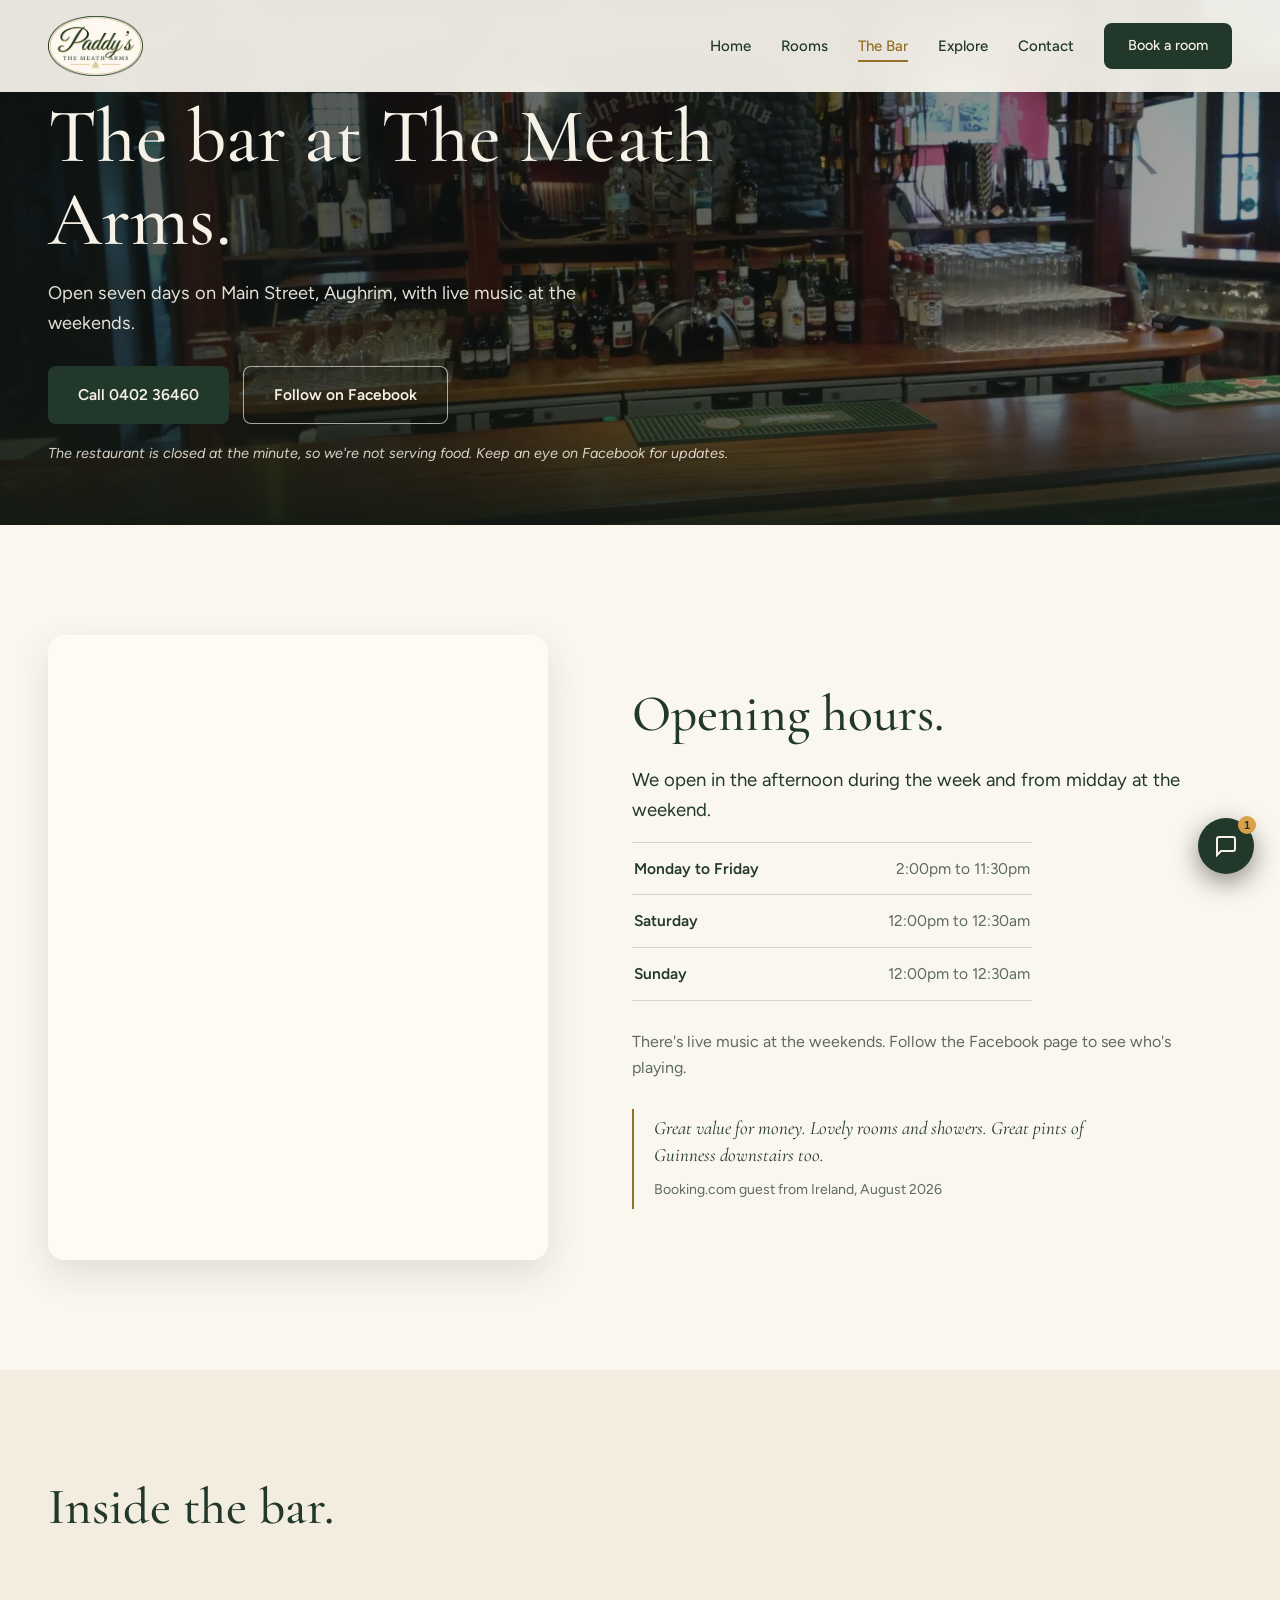
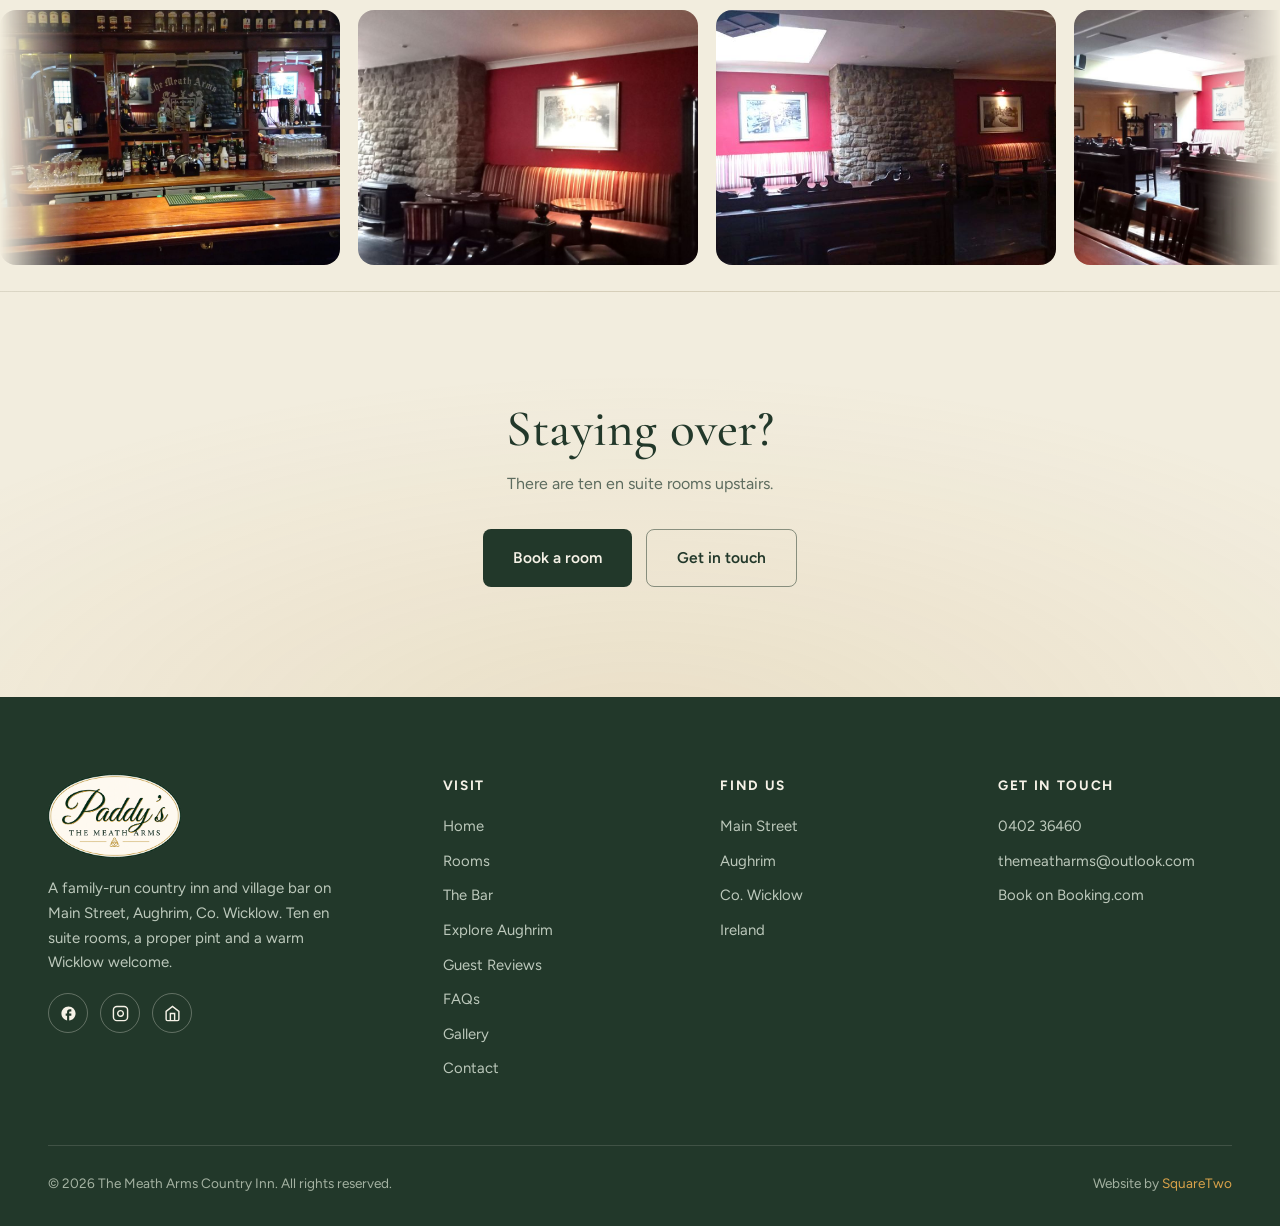
==== bar.html @ 6b99424c "Expand to 8 pages: explore, reviews, faqs, gallery; light palette; full-bleed hero" ====
<!DOCTYPE html>
<html lang="en">
<head>
  <meta charset="UTF-8">
  <meta name="viewport" content="width=device-width, initial-scale=1.0">
  <title>The Bar | The Meath Arms, Aughrim, Co. Wicklow</title>
  <meta name="description" content="The bar at The Meath Arms, Aughrim. A proper Wicklow village pub with live music at weekends. Open from 2pm weekdays and 12pm at weekends.">
  <meta name="robots" content="index, follow">
  <link rel="canonical" href="https://meath-arms.com/bar">

  <meta property="og:title" content="The Bar | The Meath Arms, Aughrim">
  <meta property="og:description" content="A proper Wicklow village pub with live music at weekends.">
  <meta property="og:url" content="https://meath-arms.com/bar">
  <meta property="og:type" content="website">
  <meta property="og:image" content="https://meath-arms.com/images/carousel-01.jpg">

  <link rel="preconnect" href="https://fonts.googleapis.com">
  <link rel="preconnect" href="https://fonts.gstatic.com" crossorigin>
  <link href="https://fonts.googleapis.com/css2?family=Cormorant+Garamond:ital,wght@0,500;0,600;1,500&family=Figtree:wght@400;500;600&display=swap" rel="stylesheet">
  <link rel="icon" type="image/svg+xml" href="/favicon.svg">
  <link rel="stylesheet" href="/styles.css">
</head>
<body>

  <!-- ===== NAV ===== -->
  <nav class="nav scrolled" id="nav">
    <div class="nav-inner">
      <a href="/" class="logo" aria-label="The Meath Arms, home">
        <img src="/images/logo-nav.png" alt="Paddy's, The Meath Arms" class="logo-img">
      </a>
      <ul class="nav-links" id="navLinks">
        <li><a href="/">Home</a></li>
        <li><a href="/rooms.html">Rooms</a></li>
        <li><a href="/bar.html" class="active">The Bar</a></li>
        <li><a href="/explore.html">Explore</a></li>
        <li><a href="/contact.html">Contact</a></li>
        <li><a href="https://www.booking.com/hotel/ie/meath-arms-country-inn.html" target="_blank" rel="noopener" class="btn btn-primary">Book a room</a></li>
      </ul>
      <button class="hamburger" id="hamburger" aria-label="Menu">
        <span></span><span></span><span></span>
      </button>
    </div>
  </nav>

  <!-- ===== PAGE HERO ===== -->
  <header class="page-hero">
    <div class="hero-media">
      <img src="/images/carousel-01.jpg" srcset="/images/carousel-01-sm.jpg 800w, /images/carousel-01.jpg 1600w" sizes="100vw" alt="The bar counter at The Meath Arms" loading="eager" fetchpriority="high">
    </div>
    <div class="hero-scrim"></div>
    <div class="container hero-inner">
      <div class="hero-content" data-reveal>
        <h1>The bar at The Meath Arms.</h1>
        <p class="lead">Open seven days on Main Street, Aughrim, with live music at the weekends.</p>
        <div class="hero-ctas">
          <a href="tel:+35340236460" class="btn btn-primary">Call 0402 36460</a>
          <a href="https://www.facebook.com/TheMeathArms/" target="_blank" rel="noopener" class="btn btn-ghost">Follow on Facebook</a>
        </div>
        <p class="page-note">The restaurant is closed at the minute, so we're not serving food. Keep an eye on Facebook for updates.</p>
      </div>
    </div>
  </header>

  <!-- ===== HOURS + MUSIC ===== -->
  <section>
    <div class="container">
      <div class="split">
        <div class="split-media" data-reveal>
          <figure class="frame tall fade-set">
            <img src="/images/carousel-02.jpg" srcset="/images/carousel-02-sm.jpg 800w, /images/carousel-02.jpg 1600w" sizes="(max-width: 900px) 100vw, 50vw" alt="The lounge and stone wall at The Meath Arms" loading="lazy">
            <img src="/images/carousel-03.jpg" srcset="/images/carousel-03-sm.jpg 800w, /images/carousel-03.jpg 1600w" sizes="(max-width: 900px) 100vw, 50vw" alt="The snugs and stone chimney in the lounge" loading="lazy">
            <img src="/images/carousel-04.jpg" srcset="/images/carousel-04-sm.jpg 800w, /images/carousel-04.jpg 1600w" sizes="(max-width: 900px) 100vw, 50vw" alt="Looking across the room from the bar" loading="lazy">
          </figure>
        </div>
        <div class="split-body" data-reveal>
          <h2>Opening hours.</h2>
          <p class="opener">We open in the afternoon during the week and from midday at the weekend.</p>
          <div class="hours" style="max-width: 400px; margin-bottom: 28px;">
            <div class="hours-row"><span>Monday to Friday</span><span>2:00pm to 11:30pm</span></div>
            <div class="hours-row"><span>Saturday</span><span>12:00pm to 12:30am</span></div>
            <div class="hours-row"><span>Sunday</span><span>12:00pm to 12:30am</span></div>
          </div>
          <p>There's live music at the weekends. Follow the Facebook page to see who's playing.</p>
          <blockquote class="mini-quote">
            <p>Great value for money. Lovely rooms and showers. Great pints of Guinness downstairs too.</p>
            <cite>Booking.com guest from Ireland, August 2026</cite>
          </blockquote>
        </div>
      </div>
    </div>
  </section>

  <!-- ===== GALLERY ===== -->
  <section class="gallery-section location">
    <div class="container">
      <div class="section-head" data-reveal>
        <h2>Inside the bar.</h2>
      </div>
    </div>
    <div class="carousel">
      <div class="carousel-track">
        <figure class="carousel-item"><img src="/images/carousel-01.jpg" srcset="/images/carousel-01-sm.jpg 800w, /images/carousel-01.jpg 1600w" sizes="100vw" alt="The bar counter at The Meath Arms" loading="lazy"></figure>
        <figure class="carousel-item"><img src="/images/carousel-02.jpg" srcset="/images/carousel-02-sm.jpg 800w, /images/carousel-02.jpg 1600w" sizes="(max-width: 900px) 100vw, 50vw" alt="The lounge and stone wall" loading="lazy"></figure>
        <figure class="carousel-item"><img src="/images/carousel-03.jpg" srcset="/images/carousel-03-sm.jpg 800w, /images/carousel-03.jpg 1600w" sizes="(max-width: 900px) 100vw, 50vw" alt="The snugs and stone chimney" loading="lazy"></figure>
        <figure class="carousel-item"><img src="/images/carousel-04.jpg" srcset="/images/carousel-04-sm.jpg 800w, /images/carousel-04.jpg 1600w" sizes="(max-width: 900px) 100vw, 50vw" alt="Looking across the room from the bar" loading="lazy"></figure>
        <figure class="carousel-item"><img src="/images/exterior.jpg" alt="The Meath Arms on Main Street, Aughrim" loading="lazy"></figure>
        <figure class="carousel-item"><img src="/images/garden.jpg" alt="The garden at The Meath Arms" loading="lazy"></figure>
        <!-- duplicate set for seamless loop -->
        <figure class="carousel-item" aria-hidden="true"><img src="/images/carousel-01.jpg" srcset="/images/carousel-01-sm.jpg 800w, /images/carousel-01.jpg 1600w" sizes="100vw" alt="" loading="lazy"></figure>
        <figure class="carousel-item" aria-hidden="true"><img src="/images/carousel-02.jpg" srcset="/images/carousel-02-sm.jpg 800w, /images/carousel-02.jpg 1600w" sizes="(max-width: 900px) 100vw, 50vw" alt="" loading="lazy"></figure>
        <figure class="carousel-item" aria-hidden="true"><img src="/images/carousel-03.jpg" srcset="/images/carousel-03-sm.jpg 800w, /images/carousel-03.jpg 1600w" sizes="(max-width: 900px) 100vw, 50vw" alt="" loading="lazy"></figure>
        <figure class="carousel-item" aria-hidden="true"><img src="/images/carousel-04.jpg" srcset="/images/carousel-04-sm.jpg 800w, /images/carousel-04.jpg 1600w" sizes="(max-width: 900px) 100vw, 50vw" alt="" loading="lazy"></figure>
        <figure class="carousel-item" aria-hidden="true"><img src="/images/exterior.jpg" alt="" loading="lazy"></figure>
        <figure class="carousel-item" aria-hidden="true"><img src="/images/garden.jpg" alt="" loading="lazy"></figure>
      </div>
    </div>
  </section>

  <!-- ===== CTA ===== -->
  <section class="cta-banner">
    <div class="container" data-reveal>
      <h2>Staying over?</h2>
      <p>There are ten en suite rooms upstairs.</p>
      <div class="hero-ctas">
        <a href="https://www.booking.com/hotel/ie/meath-arms-country-inn.html" target="_blank" rel="noopener" class="btn btn-primary">Book a room</a>
        <a href="/contact.html" class="btn btn-ghost">Get in touch</a>
      </div>
    </div>
  </section>

  <div id="footer-placeholder"></div>
  <div id="widgets-placeholder"></div>

  <script src="/script.js"></script>
</body>
</html>
---- styles.css ----
/* ============================================================
   THE MEATH ARMS - dark forest editorial
   Type: Cormorant Garamond (display) / Figtree (body)
   Shape rule: buttons/pills 8px, cards 16px, inputs 10px
   Theme: single committed dark theme, page-wide
   ============================================================ */

:root {
  --bg: #faf7ef;
  --bg-2: #f2edde;
  --panel: #fdfbf4;
  --line: rgba(30, 53, 39, 0.18);
  --line-soft: rgba(30, 53, 39, 0.1);
  --text: #22382a;
  --muted: #5d6c5f;
  --accent: #96702a;
  --accent-deep: #7d5c20;
  --accent-soft: rgba(150, 112, 42, 0.15);
  --scrim: rgba(15, 21, 16, 0.45);
  --shadow: 0 14px 36px rgba(30, 45, 35, 0.12);
  --r-card: 16px;
  --r-input: 10px;
  --maxw: 1240px;
}

* { box-sizing: border-box; margin: 0; padding: 0; }
html { scroll-behavior: smooth; }
body {
  font-family: 'Figtree', -apple-system, system-ui, sans-serif;
  background: var(--bg);
  color: var(--text);
  line-height: 1.65;
  -webkit-font-smoothing: antialiased;
  overflow-x: hidden;
}

h1, h2, h3 {
  font-family: 'Cormorant Garamond', Georgia, serif;
  font-weight: 500;
  line-height: 1.08;
  letter-spacing: 0.002em;
  color: var(--text);
}
h1 { font-size: clamp(2.7rem, 6vw, 4.9rem); }
h2 { font-size: clamp(2.1rem, 4vw, 3.3rem); }
h3 { font-size: 1.55rem; }
.italic { font-style: italic; color: var(--accent); }

a { color: var(--accent); text-decoration: none; }
a:hover { color: var(--text); }
img { max-width: 100%; display: block; }

.container { max-width: var(--maxw); margin: 0 auto; padding: 0 28px; }

p.lead { font-size: 1.14rem; color: var(--muted); }

.eyebrow {
  display: inline-block;
  font-size: 0.76rem;
  letter-spacing: 0.2em;
  text-transform: uppercase;
  color: var(--accent);
  font-weight: 600;
  margin-bottom: 16px;
}

/* ---------- Buttons. Pill everywhere. ---------- */
.btn {
  display: inline-flex;
  align-items: center;
  justify-content: center;
  gap: 10px;
  padding: 15px 30px;
  border-radius: 8px;
  font-weight: 600;
  font-size: 0.97rem;
  font-family: inherit;
  border: none;
  cursor: pointer;
  white-space: nowrap;
  transition: transform 0.22s ease, background 0.22s ease, color 0.22s ease, border-color 0.22s ease;
}
.btn:active { transform: translateY(1px) scale(0.99); }
.btn-primary { background: #22382a; color: #f6f2e7; }
.btn-primary:hover { background: #2f4c39; color: #f6f2e7; }
.btn-ghost {
  background: transparent;
  color: #22382a;
  border: 1.5px solid rgba(34, 56, 42, 0.5);
}
.btn-ghost:hover { background: #22382a; color: #f6f2e7; border-color: #22382a; }

/* ---------- Nav ---------- */
.nav {
  position: fixed;
  top: 0; left: 0; right: 0;
  z-index: 100;
  padding: 16px 0;
  background: rgba(250, 247, 239, 0.92);
  backdrop-filter: blur(12px);
  -webkit-backdrop-filter: blur(12px);
  transition: background 0.3s ease, padding 0.3s ease, box-shadow 0.3s ease;
}
.nav.scrolled {
  background: rgba(250, 247, 239, 0.95);
  backdrop-filter: blur(12px);
  -webkit-backdrop-filter: blur(12px);
  box-shadow: 0 1px 0 var(--line-soft);
  padding: 11px 0;
}
.nav-inner {
  display: flex;
  align-items: center;
  justify-content: space-between;
  max-width: var(--maxw);
  margin: 0 auto;
  padding: 0 28px;
}
.logo {
  display: flex;
  flex-direction: column;
  gap: 1px;
  line-height: 1.02;
  font-family: 'Cormorant Garamond', serif;
  font-size: 1.5rem;
  font-weight: 600;
  color: var(--text);
}
.logo:hover { color: var(--text); }
.logo .sub {
  font-family: 'Figtree', sans-serif;
  font-size: 0.58rem;
  letter-spacing: 0.32em;
  text-transform: uppercase;
  color: var(--accent);
  font-weight: 600;
}
.nav-links {
  display: flex;
  gap: 30px;
  align-items: center;
  list-style: none;
}
.nav-links a {
  color: var(--text);
  font-weight: 500;
  font-size: 0.94rem;
  position: relative;
}
.nav-links a:hover { color: var(--accent); }
.nav-links a.active { color: var(--accent); }
.nav-links a.active::after {
  content: '';
  position: absolute;
  bottom: -7px; left: 0; right: 0;
  height: 1.5px;
  background: var(--accent);
}
.nav-links a.btn { padding: 11px 24px; font-size: 0.9rem; }
.nav-links a.btn.active::after { display: none; }

.hamburger {
  display: none;
  background: none;
  border: none;
  cursor: pointer;
  width: 44px; height: 44px;
  padding: 10px;
  z-index: 101;
}
.hamburger span {
  display: block;
  width: 24px; height: 2px;
  background: var(--text);
  margin: 5px auto;
  transition: 0.3s;
}
.hamburger.active span:nth-child(1) { transform: rotate(45deg) translate(6px, 6px); }
.hamburger.active span:nth-child(2) { opacity: 0; }
.hamburger.active span:nth-child(3) { transform: rotate(-45deg) translate(7px, -7px); }

/* ---------- Hero (full-bleed, left-aligned) ---------- */
.hero {
  position: relative;
  display: flex;
  align-items: flex-end;
  min-height: 94dvh;
  padding: 96px 0 84px;
  overflow: hidden;
}
.hero-media { position: absolute; inset: 0; }
.hero-media img {
  width: 100%; height: 100%;
  object-fit: cover;
  object-position: center 55%;
}
.hero-scrim {
  position: absolute;
  inset: 0;
  background:
    linear-gradient(90deg, rgba(15, 21, 16, 0.72) 0%, rgba(10, 15, 12, 0.45) 48%, rgba(10, 15, 12, 0.12) 100%),
    linear-gradient(0deg, rgba(24, 34, 25, 0.92) 0%, rgba(24, 34, 25, 0.25) 34%, rgba(10, 15, 12, 0.3) 100%);
}
.hero-inner { position: relative; z-index: 2; width: 100%; }
.hero-content { max-width: 660px; }
.hero h1 { margin-bottom: 22px; }
.hero p.lead { color: rgba(236, 231, 218, 0.88); max-width: 480px; margin-bottom: 34px; }
.hero-ctas { display: flex; gap: 14px; flex-wrap: wrap; }

/* Sub-page hero: image band, shorter */
.page-hero {
  position: relative;
  display: flex;
  align-items: flex-end;
  min-height: 56dvh;
  padding: 96px 0 60px;
  overflow: hidden;
}
.page-hero .hero-content { max-width: 720px; }
.page-hero h1 { margin-bottom: 16px; }
.page-hero p.lead { max-width: 560px; color: rgba(236, 231, 218, 0.88); }
.page-hero .hero-ctas { margin-top: 28px; }
.page-note {
  margin-top: 18px;
  font-size: 0.9rem;
  color: rgba(236, 231, 218, 0.75);
  font-style: italic;
}

/* ---------- Sections ---------- */
section { padding: 110px 0; }
.section-head { max-width: 640px; margin-bottom: 64px; }
.section-head p { color: var(--muted); margin-top: 16px; font-size: 1.05rem; }
.section-head.center { margin-left: auto; margin-right: auto; text-align: center; }

/* ---------- Editorial split (story) ---------- */
.split {
  display: grid;
  grid-template-columns: 5fr 6fr;
  gap: 84px;
  align-items: center;
}
.split.flip { grid-template-columns: 6fr 5fr; }
.split-media { position: relative; }
.split-media .frame {
  margin: 0;
  border-radius: var(--r-card);
  overflow: hidden;
  box-shadow: var(--shadow);
}
.split-media .frame img { width: 100%; height: 100%; object-fit: cover; }
.frame.tall { aspect-ratio: 4 / 5; }
.frame.wide { aspect-ratio: 4 / 3; }
.split-media .inset {
  position: absolute;
  right: -28px; bottom: -36px;
  width: 46%;
  margin: 0;
  border-radius: var(--r-card);
  overflow: hidden;
  aspect-ratio: 1;
  border: 5px solid var(--bg);
  box-shadow: var(--shadow);
}
.split-media .inset img { width: 100%; height: 100%; object-fit: cover; }
.split-body h2 { margin-bottom: 22px; max-width: 16ch; }
.split-body p { color: var(--muted); margin-bottom: 16px; max-width: 54ch; }
.split-body p.opener { color: var(--text); font-size: 1.16rem; }
.split-body .btn { margin-top: 16px; }

.figures {
  display: flex;
  gap: 52px;
  margin: 34px 0 8px;
  padding-top: 26px;
  border-top: 1px solid var(--line-soft);
}
.figure .num {
  font-family: 'Cormorant Garamond', serif;
  font-size: 2.9rem;
  line-height: 1;
  color: var(--accent);
}
.figure .label { font-size: 0.88rem; color: var(--muted); margin-top: 6px; }

/* Cross-fade slideshow inside a frame */
.fade-set { position: relative; background: var(--panel); }
.fade-set img { position: absolute; inset: 0; opacity: 0; animation: fadeSet 18s infinite; }
.fade-set img:nth-child(2) { animation-delay: 6s; }
.fade-set img:nth-child(3) { animation-delay: 12s; }
@keyframes fadeSet {
  0% { opacity: 0; } 3% { opacity: 1; } 30% { opacity: 1; } 36% { opacity: 0; } 100% { opacity: 0; }
}

/* ---------- Rooms teaser (asymmetric feature) ---------- */
.feature {
  display: grid;
  grid-template-columns: 7fr 5fr;
  gap: 0;
  border-radius: var(--r-card);
  overflow: hidden;
  background: var(--panel);
  box-shadow: var(--shadow);
}
.feature-media { min-height: 480px; position: relative; }
.feature-media img {
  position: absolute; inset: 0;
  width: 100%; height: 100%;
  object-fit: cover;
}
.feature-body { padding: 56px 52px; display: flex; flex-direction: column; justify-content: center; }
.feature-body h2 { margin-bottom: 16px; }
.feature-body > p { color: var(--muted); margin-bottom: 26px; }
.tick-list { list-style: none; margin-bottom: 32px; }
.tick-list li {
  padding: 11px 0 11px 30px;
  position: relative;
  color: var(--text);
  font-size: 0.98rem;
  border-bottom: 1px solid var(--line-soft);
}
.tick-list li:last-child { border-bottom: none; }
.tick-list li::before {
  content: '';
  position: absolute;
  left: 2px; top: 19px;
  width: 12px; height: 7px;
  border-left: 2px solid var(--accent);
  border-bottom: 2px solid var(--accent);
  transform: rotate(-45deg);
}
.feature-body .hero-ctas { gap: 12px; }

/* ---------- Photo band (bar section on home) ---------- */
.band {
  position: relative;
  padding: 150px 0;
  overflow: hidden;
}
.band-media { position: absolute; inset: 0; }
.band-media img { width: 100%; height: 100%; object-fit: cover; object-position: center 40%; }
.band-scrim {
  position: absolute; inset: 0;
  background: linear-gradient(90deg, rgba(15, 21, 16, 0.82) 0%, rgba(10, 15, 12, 0.72) 46%, rgba(10, 15, 12, 0.3) 100%);
}
.band .container { position: relative; z-index: 2; }
.band-panel { max-width: 520px; }
.band-panel h2 { margin-bottom: 16px; }
.band-panel > p { color: rgba(236, 231, 218, 0.85); margin-bottom: 28px; }
.hours {
  border-top: 1px solid var(--line);
  margin-bottom: 30px;
}
.hours-row {
  display: flex;
  justify-content: space-between;
  gap: 20px;
  padding: 13px 2px;
  border-bottom: 1px solid var(--line);
  font-size: 0.97rem;
}
.hours-row span:first-child { color: var(--text); font-weight: 600; }
.hours-row span:last-child { color: var(--muted); }

/* ---------- Location strip ---------- */
.location {
  background: var(--bg-2);
}
.location .split-body h2 { max-width: 20ch; }

/* ---------- Guest words ---------- */
.guest-words { text-align: center; }
.big-quote {
  max-width: 780px;
  margin: 0 auto 40px;
  font-family: 'Cormorant Garamond', serif;
  font-size: clamp(1.6rem, 3vw, 2.3rem);
  font-style: italic;
  line-height: 1.35;
  color: var(--text);
}
.big-quote.quoted::before { content: '\201C'; color: var(--accent); }
.big-quote.quoted::after { content: '\201D'; color: var(--accent); }
.quote-attr { color: var(--muted); font-size: 0.92rem; margin-bottom: 44px; }
.mention-row {
  display: flex;
  justify-content: center;
  gap: 14px;
  flex-wrap: wrap;
}
.mention {
  padding: 11px 22px;
  border: 1px solid var(--line);
  border-radius: 999px;
  color: var(--muted);
  font-size: 0.92rem;
}
.mention strong { color: var(--text); font-weight: 600; }

/* ---------- CTA banner ---------- */
.cta-banner {
  background:
    radial-gradient(ellipse 70% 90% at 50% 110%, rgba(185, 138, 60, 0.14), transparent),
    var(--bg-2);
  border-top: 1px solid var(--line-soft);
  text-align: center;
}
.cta-banner h2 { margin-bottom: 14px; }
.cta-banner p { color: var(--muted); max-width: 480px; margin: 0 auto 32px; }
.cta-banner .hero-ctas { justify-content: center; }

/* ---------- Rooms page grid ---------- */
.room-grid {
  display: grid;
  grid-template-columns: repeat(6, 1fr);
  gap: 22px;
}
.room {
  position: relative;
  border-radius: var(--r-card);
  overflow: hidden;
  background: var(--panel);
  display: flex;
  flex-direction: column;
}
.room-img { position: relative; overflow: hidden; }
.room-img img {
  width: 100%; height: 100%;
  object-fit: cover;
  transition: transform 0.6s ease;
}
.room:hover .room-img img { transform: scale(1.04); }
.room-body { padding: 24px 26px 28px; }
.room-body h3 { margin-bottom: 8px; font-size: 1.45rem; }
.room-body p { color: var(--muted); font-size: 0.95rem; }
.room-meta {
  display: flex;
  flex-wrap: wrap;
  gap: 8px;
  margin: 10px 0 12px;
}
.room-meta span {
  font-size: 0.76rem;
  font-weight: 600;
  color: var(--muted);
  border: 1px solid var(--line);
  border-radius: 999px;
  padding: 4px 12px;
}
.room.wide { grid-column: span 4; }
.room.slim { grid-column: span 2; }
.room.wide .room-img { aspect-ratio: 16 / 9; }
.room.slim .room-img { aspect-ratio: 4 / 4.4; }
.room.row {
  grid-column: span 6;
  flex-direction: row;
  align-items: stretch;
}
.room.row .room-img { width: 38%; min-height: 240px; aspect-ratio: auto; }
.room.row .room-img img { position: absolute; inset: 0; }
.room.row .room-body { flex: 1; display: flex; flex-direction: column; justify-content: center; padding: 36px 44px; }

/* ---------- Practical details (grouped, no cards) ---------- */
.practical {
  display: grid;
  grid-template-columns: 1fr 1fr;
  gap: 60px 90px;
  max-width: 980px;
}
.practical-group h3 { margin-bottom: 16px; font-size: 1.4rem; }
.practical-group p { color: var(--muted); font-size: 0.98rem; margin-bottom: 10px; }
.practical-group p strong { color: var(--text); font-weight: 600; }

/* ---------- Gallery marquee ---------- */
.gallery-section { padding-bottom: 0; }
.carousel {
  width: 100%;
  overflow: hidden;
  padding: 10px 0 26px;
  -webkit-mask-image: linear-gradient(90deg, transparent 0, #000 6%, #000 94%, transparent 100%);
  mask-image: linear-gradient(90deg, transparent 0, #000 6%, #000 94%, transparent 100%);
}
.carousel-track {
  display: flex;
  width: max-content;
  animation: carouselScroll 66s linear infinite;
}
.carousel:hover .carousel-track { animation-play-state: paused; }
.carousel-item {
  flex: 0 0 auto;
  width: 340px;
  margin-right: 18px;
  aspect-ratio: 4 / 3;
  border-radius: var(--r-card);
  overflow: hidden;
}
.carousel-item img { width: 100%; height: 100%; object-fit: cover; }
@keyframes carouselScroll {
  from { transform: translateX(0); }
  to { transform: translateX(-50%); }
}

/* ---------- Contact ---------- */
.contact-grid {
  display: grid;
  grid-template-columns: 5fr 6fr;
  gap: 80px;
}
.contact-info h3 { margin-bottom: 6px; }
.contact-info > p { color: var(--muted); margin-bottom: 30px; }
.contact-line {
  display: flex;
  justify-content: space-between;
  align-items: baseline;
  gap: 20px;
  padding: 15px 2px;
  border-bottom: 1px solid var(--line-soft);
}
.contact-line .k { color: var(--muted); font-size: 0.86rem; text-transform: uppercase; letter-spacing: 0.08em; font-weight: 600; }
.contact-line .v { font-size: 1.02rem; color: var(--text); text-align: right; }
.contact-line .v a { color: var(--text); }
.contact-line .v a:hover { color: var(--accent); }

.form {
  background: var(--panel);
  border: 1px solid var(--line-soft);
  border-radius: var(--r-card);
  padding: 40px;
}
.form-row { display: grid; grid-template-columns: 1fr 1fr; gap: 16px; }
.form-field { margin-bottom: 16px; }
.form label {
  display: block;
  font-size: 0.85rem;
  font-weight: 600;
  color: var(--text);
  margin-bottom: 7px;
}
.form input, .form textarea, .form select {
  width: 100%;
  padding: 13px 15px;
  border: 1px solid var(--line);
  border-radius: var(--r-input);
  font-family: inherit;
  font-size: 0.96rem;
  color: var(--text);
  background: var(--bg);
  transition: border-color 0.2s ease;
}
.form input::placeholder, .form textarea::placeholder { color: rgba(169, 178, 164, 0.65); }
.form input:focus, .form textarea:focus, .form select:focus {
  outline: 2px solid transparent;
  border-color: var(--accent);
  box-shadow: 0 0 0 3px var(--accent-soft);
}
.form textarea { resize: vertical; min-height: 130px; }
.form .btn { width: 100%; margin-top: 6px; }

.map-wrap {
  border-radius: var(--r-card);
  overflow: hidden;
  border: 1px solid var(--line-soft);
  filter: saturate(0.85);
}

/* ---------- Footer ---------- */
footer {
  background: #141d16;
  border-top: 1px solid var(--line-soft);
  color: var(--muted);
  padding: 76px 0 32px;
}
.footer-grid {
  display: grid;
  grid-template-columns: 1.5fr 1fr 1fr 1fr;
  gap: 44px;
  margin-bottom: 54px;
}
footer h4 {
  font-family: 'Figtree', sans-serif;
  color: var(--text);
  font-size: 0.85rem;
  text-transform: uppercase;
  letter-spacing: 0.12em;
  margin-bottom: 18px;
}
footer .logo { margin-bottom: 16px; }
footer .tagline { max-width: 300px; font-size: 0.94rem; }
footer ul { list-style: none; }
footer ul li { margin-bottom: 10px; font-size: 0.93rem; }
footer ul li a { color: var(--muted); }
footer ul li a:hover { color: var(--accent); }
.socials { display: flex; gap: 12px; margin-top: 18px; }
.socials a {
  width: 40px; height: 40px;
  border: 1px solid var(--line);
  border-radius: 999px;
  display: grid;
  place-items: center;
  color: var(--text);
  transition: border-color 0.25s ease, color 0.25s ease;
}
.socials a:hover { border-color: var(--accent); color: var(--accent); }
.socials a svg { width: 17px; height: 17px; }
.footer-bottom {
  border-top: 1px solid var(--line-soft);
  padding-top: 26px;
  display: flex;
  justify-content: space-between;
  flex-wrap: wrap;
  gap: 14px;
  font-size: 0.85rem;
}

/* ---------- Chat widget ---------- */
.chat-button {
  position: fixed;
  bottom: 26px; right: 26px;
  width: 56px; height: 56px;
  background: var(--accent);
  color: #171208;
  border: none;
  border-radius: 999px;
  cursor: pointer;
  box-shadow: 0 8px 26px rgba(0, 0, 0, 0.45);
  z-index: 90;
  display: grid;
  place-items: center;
  transition: transform 0.25s ease;
}
.chat-button:hover { transform: scale(1.07); }
.chat-button svg { width: 24px; height: 24px; }
.chat-badge {
  position: absolute;
  top: -2px; right: -2px;
  width: 18px; height: 18px;
  background: var(--text);
  color: #171208;
  border-radius: 999px;
  font-size: 0.7rem;
  display: grid;
  place-items: center;
  font-weight: 700;
}
.chat-window {
  position: fixed;
  bottom: 96px; right: 26px;
  width: 360px;
  max-width: calc(100vw - 40px);
  max-height: 540px;
  background: var(--panel);
  border: 1px solid var(--line-soft);
  border-radius: var(--r-card);
  box-shadow: 0 24px 60px rgba(0, 0, 0, 0.55);
  display: none;
  flex-direction: column;
  overflow: hidden;
  z-index: 95;
}
.chat-window.active { display: flex; }
.chat-header {
  background: #141d16;
  padding: 16px 18px;
  display: flex;
  justify-content: space-between;
  align-items: center;
}
.chat-header-info { display: flex; gap: 12px; align-items: center; }
.chat-avatar {
  width: 38px; height: 38px;
  background: var(--accent);
  color: #171208;
  border-radius: 999px;
  display: grid;
  place-items: center;
  font-family: 'Cormorant Garamond', serif;
  font-weight: 600;
  font-size: 1.15rem;
}
.chat-name { font-weight: 600; font-size: 0.96rem; color: var(--text); }
.chat-status { font-size: 0.78rem; color: var(--muted); }
.chat-close {
  background: none;
  border: none;
  color: var(--text);
  cursor: pointer;
  font-size: 1.4rem;
  padding: 4px 8px;
  border-radius: 8px;
}
.chat-close:hover { background: rgba(236, 231, 218, 0.11); }
.chat-body { flex: 1; padding: 18px; overflow-y: auto; max-height: 340px; }
.msg {
  margin-bottom: 12px;
  max-width: 84%;
  padding: 10px 14px;
  border-radius: 14px;
  font-size: 0.92rem;
  line-height: 1.45;
}
.msg.bot { background: var(--bg); color: var(--text); border-bottom-left-radius: 4px; }
.msg.user { background: var(--accent); color: #171208; margin-left: auto; border-bottom-right-radius: 4px; }
.quick-replies { display: flex; flex-wrap: wrap; gap: 8px; padding: 0 18px 14px; }
.chip {
  background: transparent;
  border: 1px solid var(--line);
  color: var(--text);
  padding: 8px 14px;
  border-radius: 999px;
  font-size: 0.83rem;
  cursor: pointer;
  font-family: inherit;
  transition: border-color 0.2s ease, color 0.2s ease;
}
.chip:hover { border-color: var(--accent); color: var(--accent); }
.chat-footer { border-top: 1px solid var(--line-soft); padding: 12px 14px; display: flex; gap: 8px; }
.chat-input {
  flex: 1;
  padding: 10px 15px;
  border: 1px solid var(--line);
  border-radius: 999px;
  font-family: inherit;
  font-size: 0.92rem;
  background: var(--bg);
  color: var(--text);
  outline: none;
}
.chat-input:focus { border-color: var(--accent); }
.chat-send {
  background: var(--accent);
  color: #171208;
  border: none;
  width: 40px; height: 40px;
  border-radius: 999px;
  cursor: pointer;
  display: grid;
  place-items: center;
}
.chat-send svg { width: 15px; height: 15px; }
.chat-handoff { padding: 10px 14px; border-top: 1px solid var(--line-soft); }
.chat-handoff a {
  display: flex;
  align-items: center;
  justify-content: center;
  gap: 8px;
  width: 100%;
  background: transparent;
  border: 1.5px solid var(--accent);
  color: var(--accent);
  padding: 10px;
  border-radius: 999px;
  font-size: 0.88rem;
  font-weight: 600;
}
.chat-handoff a:hover { background: var(--accent); color: #171208; }

/* ---------- Reveal ---------- */
[data-reveal] {
  opacity: 0;
  transform: translateY(26px);
  transition: opacity 0.7s ease, transform 0.7s cubic-bezier(0.16, 1, 0.3, 1);
}
@media (prefers-reduced-motion: reduce) {
  [data-reveal] { opacity: 1; transform: none; transition: none; }
  .carousel-track { animation: none; }
  .carousel { overflow-x: auto; }
  .fade-set img { animation: none; opacity: 0; }
  .fade-set img:first-child { opacity: 1; }
  html { scroll-behavior: auto; }
}

/* ---------- Responsive ---------- */
@media (max-width: 1024px) {
  .split, .split.flip { gap: 56px; }
}

@media (max-width: 900px) {
  .nav-links {
    position: fixed;
    inset: 0;
    background: var(--bg);
    flex-direction: column;
    justify-content: center;
    gap: 30px;
    font-size: 1.35rem;
    transform: translateX(100%);
    transition: transform 0.35s ease;
    padding: 90px 28px 40px;
  }
  .nav-links.active { transform: translateX(0); }
  .nav-links a { font-family: 'Cormorant Garamond', serif; font-size: 1.7rem; }
  .nav-links a.btn { font-family: 'Figtree', sans-serif; font-size: 1rem; }
  body.menu-open { overflow: hidden; }
  body.menu-open .nav { backdrop-filter: none; -webkit-backdrop-filter: none; }
  body.menu-open .chat-button, body.menu-open .chat-window { display: none; }
  .hamburger { display: block; }

  .hero { min-height: 86dvh; padding: 110px 0 64px; }
  .page-hero { min-height: 46dvh; padding: 110px 0 48px; }
  .hero-ctas .btn { flex: 1; }

  section { padding: 80px 0; }
  .split, .split.flip { grid-template-columns: 1fr; gap: 44px; }
  .split-media { max-width: 470px; }
  .split-media .inset { right: 0; bottom: -28px; }
  .figures { gap: 36px; }

  .feature { grid-template-columns: 1fr; }
  .feature-media { min-height: 300px; }
  .feature-body { padding: 40px 30px; }

  .band { padding: 100px 0; }
  .band-scrim {
    background: linear-gradient(0deg, rgba(15, 21, 16, 0.84) 0%, rgba(10, 15, 12, 0.62) 100%);
  }

  .room.wide, .room.slim { grid-column: span 6; }
  .room.wide .room-img, .room.slim .room-img { aspect-ratio: 16 / 10; }
  .room.row { flex-direction: column; }
  .room.row .room-img { width: 100%; min-height: 0; aspect-ratio: 16 / 10; position: relative; }
  .room.row .room-body { padding: 24px 26px 28px; }

  .practical { grid-template-columns: 1fr; gap: 40px; }
  .contact-grid { grid-template-columns: 1fr; gap: 48px; }
  .footer-grid { grid-template-columns: 1fr 1fr; gap: 34px; }
  .form-row { grid-template-columns: 1fr; gap: 0; }
}

@media (max-width: 540px) {
  .container, .nav-inner { padding-left: 20px; padding-right: 20px; }
  .footer-grid { grid-template-columns: 1fr; }
  .footer-bottom { flex-direction: column; align-items: flex-start; }
  .form { padding: 26px 22px; }
  .carousel-item { width: 250px; }
  .chat-window { right: 20px; left: 20px; max-width: none; }
  .figures { flex-wrap: wrap; gap: 26px; }
}

/* ---------- Logo image ---------- */
.logo-img { height: 60px; width: auto; display: block; }
.nav.scrolled .logo-img { height: 50px; transition: height 0.3s ease; }
.footer-logo { height: 84px; width: auto; margin-bottom: 18px; }
@media (max-width: 540px) {
  .logo-img { height: 48px; }
}

/* ---------- Centered hero variant ---------- */
.hero.centered { align-items: center; }
.hero.centered .hero-content { max-width: 820px; margin: 0 auto; text-align: center; }
.hero.centered h1 { font-size: clamp(3.2rem, 8vw, 6rem); margin-bottom: 30px; }
.hero.centered .hero-ctas { justify-content: center; }
.hero.centered .hero-scrim {
  background:
    radial-gradient(ellipse 70% 60% at 50% 55%, rgba(15, 21, 16, 0.45), rgba(10, 15, 12, 0.28)),
    linear-gradient(0deg, rgba(24, 34, 25, 0.92) 0%, rgba(15, 21, 18, 0.15) 30%, rgba(10, 15, 12, 0.35) 100%);
}
.btn-rect { border-radius: 6px; }

/* ---------- Mini quotes (real Booking.com reviews) ---------- */
.mini-quote {
  border-left: 2px solid var(--accent);
  padding: 6px 0 6px 20px;
  margin-top: 28px;
  max-width: 54ch;
}
.mini-quote p {
  font-family: 'Cormorant Garamond', serif;
  font-style: italic;
  font-size: 1.18rem;
  line-height: 1.4;
  color: var(--text);
  margin-bottom: 8px;
}
.mini-quote cite {
  font-style: normal;
  font-size: 0.88rem;
  color: var(--muted);
}

/* ---------- Scroll cue ---------- */
.scroll-cue {
  position: absolute;
  bottom: 26px;
  left: 50%;
  transform: translateX(-50%);
  z-index: 3;
  display: grid;
  place-items: center;
  width: 44px; height: 44px;
  border-radius: 999px;
  border: 1.5px solid rgba(236, 231, 218, 0.55);
  color: var(--text);
}
.scroll-cue:hover { color: var(--accent); border-color: var(--accent); }
.scroll-cue svg { width: 18px; height: 18px; animation: cueBob 2.2s ease-in-out infinite; }
@keyframes cueBob {
  0%, 100% { transform: translateY(-2px); }
  50% { transform: translateY(4px); }
}
@media (prefers-reduced-motion: reduce) {
  .scroll-cue svg { animation: none; }
}

/* ---------- Mobile polish ---------- */
@media (max-width: 900px) {
  .hero.centered { min-height: 72dvh; padding: 100px 0 70px; }
  .hero.centered h1 { margin-bottom: 24px; }
  /* 16px inputs stop iOS zooming the form on focus */
  .form input, .form textarea, .form select, .chat-input { font-size: 16px; }
  .band { background-attachment: scroll; }
}
@media (max-width: 540px) {
  section { padding: 64px 0; }
  .hero-ctas { gap: 10px; }
  .scroll-cue { bottom: 18px; }
  .big-quote { font-size: 1.45rem; }
  .feature-body { padding: 32px 24px; }
  .split-body h2, .section-head h2 { font-size: 1.9rem; }
}

/* ---------- Split hero: text left, image bleeds right ---------- */
.hero-split {
  display: grid;
  grid-template-columns: minmax(400px, 4fr) 8fr;
  align-items: stretch;
  min-height: 78dvh;
  padding-top: 92px;
  background: var(--bg);
}
.hs-text {
  display: flex;
  flex-direction: column;
  justify-content: center;
  padding: 60px 56px 60px max(28px, calc((100vw - 1240px) / 2 + 28px));
}
.hs-text h1 { margin-bottom: 18px; font-size: clamp(2.6rem, 3.6vw, 3.9rem); }
.hs-text .lead { max-width: 34ch; margin-bottom: 34px; }
.hs-text .hero-ctas { flex-direction: column; align-items: flex-start; gap: 12px; }
.hs-text .hero-ctas .btn { width: 240px; }
.hs-media { position: relative; min-height: 480px; }
.hs-media img {
  position: absolute;
  inset: 0;
  width: 100%;
  height: 100%;
  object-fit: cover;
  object-position: center 60%;
}
@media (max-width: 900px) {
  .hero-split { grid-template-columns: 1fr; min-height: 0; padding-top: 76px; }
  .hs-media { order: -1; min-height: 0; aspect-ratio: 16 / 11; }
  .hs-media img { position: absolute; }
  .hs-text { padding: 40px 20px 56px; }
  .hs-text .lead { margin-bottom: 28px; }
}

/* ---------- Fade-bleed hero: image right, dissolving into the page ---------- */
.hero-fade {
  position: relative;
  display: flex;
  align-items: center;
  min-height: 88dvh;
  padding: 110px 0 70px;
  overflow: hidden;
  background: var(--bg);
}
.hf-media {
  position: absolute;
  top: 0; right: 0; bottom: 0;
  width: 76%;
}
.hf-media img {
  width: 100%; height: 100%;
  object-fit: cover;
  object-position: center 58%;
}
.hf-media::after {
  content: '';
  position: absolute;
  inset: 0;
  background:
    linear-gradient(90deg, #faf7ef 0%, rgba(250, 247, 239, 0.92) 10%, rgba(250, 247, 239, 0.5) 30%, rgba(250, 247, 239, 0) 52%),
    linear-gradient(0deg, #faf7ef 0%, rgba(250, 247, 239, 0) 24%),
    linear-gradient(180deg, rgba(250, 247, 239, 0.55) 0%, rgba(250, 247, 239, 0) 22%);
}
.hf-inner { position: relative; z-index: 2; width: 100%; }
.hf-text { max-width: 520px; }
.hf-text h1 { margin-bottom: 18px; font-size: clamp(2.8rem, 4.4vw, 4.4rem); }
.hf-text .lead { max-width: 38ch; margin-bottom: 34px; color: var(--muted); }

@media (max-width: 900px) {
  .hero-fade { min-height: 78dvh; align-items: flex-end; padding: 100px 0 56px; }
  .hf-media { width: 100%; }
  .hf-media::after {
    background:
      linear-gradient(0deg, #faf7ef 0%, rgba(250, 247, 239, 0.85) 26%, rgba(250, 247, 239, 0.15) 60%, rgba(250, 247, 239, 0.2) 100%);
  }
  .hf-text .hero-ctas .btn { flex: 1; }
}

/* ---------- Homepage v2: intro triptych + room trio ---------- */
.intro-head { max-width: 720px; margin-bottom: 56px; }
.intro-head h2 { margin-bottom: 16px; }
.intro-head p { color: var(--muted); font-size: 1.08rem; }
.trio {
  display: grid;
  grid-template-columns: 5fr 4fr 3fr;
  gap: 18px;
}
.trio figure {
  margin: 0;
  border-radius: var(--r-card);
  overflow: hidden;
  height: 380px;
}
.trio img { width: 100%; height: 100%; object-fit: cover; }

.tease-head {
  display: flex;
  align-items: baseline;
  justify-content: space-between;
  gap: 20px;
  flex-wrap: wrap;
  margin-bottom: 44px;
}
.room-trio {
  display: grid;
  grid-template-columns: repeat(3, 1fr);
  gap: 18px;
}
.room-trio .room-img { aspect-ratio: 4 / 3; }
.room-trio .room-body { padding: 20px 22px 24px; }
.room-trio .room-body h3 { font-size: 1.3rem; margin-bottom: 6px; }
.room-trio .room-meta { margin: 6px 0 0; }
.tease-note {
  margin-top: 28px;
  color: var(--muted);
  font-size: 0.95rem;
}

@media (max-width: 900px) {
  .trio { grid-template-columns: 1fr 1fr; }
  .trio figure { height: 220px; }
  .trio figure:first-child { grid-column: span 2; height: 260px; }
  .room-trio { grid-template-columns: 1fr; }
  .tease-head { flex-direction: column; align-items: flex-start; gap: 14px; }
}

/* ---------- Light theme overrides ---------- */
.room { border: 1px solid var(--line-soft); }
.mention { background: var(--panel); }
.tick-list li::before { border-color: var(--accent-deep); }

/* Sub-page heroes keep cream text over their dark-scrimmed photos */
.page-hero h1, .page-hero p.lead { color: #f6f2e7; }
.page-hero p.lead { color: rgba(246, 242, 231, 0.92); }
.page-note { color: rgba(246, 242, 231, 0.85); }
.page-hero .btn-ghost { color: #f6f2e7; border-color: rgba(246, 242, 231, 0.65); background: rgba(15, 20, 15, 0.2); }
.page-hero .btn-ghost:hover { background: #f6f2e7; color: #22382a; border-color: #f6f2e7; }

/* Footer + chat stay deep green, gold links */
footer { background: #22382a; color: #bcc8bb; }
footer h4 { color: #f6f2e7; }
footer ul li a { color: #bcc8bb; }
footer ul li a:hover { color: #d9a24a; }
footer .tagline { color: #bcc8bb; }
.footer-bottom { border-top-color: rgba(246, 242, 231, 0.14); color: #a3b1a1; }
.footer-bottom a { color: #d9a24a; }
.socials a { border-color: rgba(246, 242, 231, 0.3); color: #f6f2e7; }
.socials a:hover { border-color: #d9a24a; color: #d9a24a; }

.chat-button { background: #22382a; color: #f6f2e7; }
.chat-badge { background: #d9a24a; color: #22382a; }
.chat-header { background: #22382a; }
.chat-name { color: #f6f2e7; }
.chat-status { color: #bcc8bb; }
.chat-close { color: #f6f2e7; }
.chat-avatar { background: #d9a24a; color: #22382a; }
.msg.user { background: #22382a; color: #f6f2e7; }
.msg.bot { background: var(--bg-2); }
.chat-send { background: #22382a; color: #f6f2e7; }
.chat-handoff a { border-color: #22382a; color: #22382a; }
.chat-handoff a:hover { background: #22382a; color: #f6f2e7; }
.nav-links a.btn-primary { color: #f6f2e7; }
.nav-links a.btn-primary:hover { color: #f6f2e7; }

/* ---------- Full-bleed hero, fading into the cream ---------- */
.hero-full {
  position: relative;
  display: flex;
  align-items: flex-end;
  min-height: 88dvh;
  padding: 120px 0 90px;
  overflow: hidden;
}
.hero-full .hf-media {
  position: absolute;
  inset: 0;
  width: 100%;
}
.hero-full .hf-media img {
  width: 100%; height: 100%;
  object-fit: cover;
  object-position: center 45%;
}
.hero-full .hf-media::after {
  content: '';
  position: absolute;
  inset: 0;
  background:
    linear-gradient(0deg, #faf7ef 0%, rgba(250, 247, 239, 0) 26%),
    linear-gradient(90deg, rgba(18, 26, 20, 0.62) 0%, rgba(18, 26, 20, 0.3) 42%, rgba(18, 26, 20, 0.05) 70%),
    linear-gradient(180deg, rgba(18, 26, 20, 0.35) 0%, rgba(18, 26, 20, 0) 26%);
}
.hero-full .hf-text h1 { color: #f6f2e7; }
.hero-full .hf-text .lead { color: rgba(246, 242, 231, 0.94); }
.hero-full .btn-ghost { color: #f6f2e7; border-color: rgba(246, 242, 231, 0.7); background: rgba(15, 20, 15, 0.18); }
.hero-full .btn-ghost:hover { background: #f6f2e7; color: #22382a; border-color: #f6f2e7; }

@media (max-width: 900px) {
  .hero-full { min-height: 74dvh; padding: 100px 0 64px; }
  .hero-full .hf-media::after {
    background:
      linear-gradient(0deg, #faf7ef 0%, rgba(250, 247, 239, 0) 20%),
      linear-gradient(0deg, rgba(18, 26, 20, 0.55) 10%, rgba(18, 26, 20, 0.1) 55%),
      linear-gradient(180deg, rgba(18, 26, 20, 0.35) 0%, rgba(18, 26, 20, 0) 26%);
  }
}

/* ---------- Hero rating badge ---------- */
.hero-badge {
  display: inline-flex;
  align-items: center;
  gap: 12px;
  margin-top: 30px;
  padding: 10px 18px 10px 12px;
  background: rgba(250, 247, 239, 0.9);
  border: 1px solid var(--line-soft);
  border-radius: 8px;
}
.hero-badge .seal {
  width: 34px; height: 34px;
  border-radius: 6px;
  background: #22382a;
  color: #d9a24a;
  display: grid;
  place-items: center;
  font-size: 1.05rem;
}
.hero-badge .b1 { display: block; font-weight: 600; color: #22382a; font-size: 0.95rem; line-height: 1.3; }
.hero-badge .b2 { display: block; color: var(--muted); font-size: 0.82rem; }

/* ---------- FAQ accordion ---------- */
.faq-list { max-width: 780px; }
.faq-item { border-bottom: 1px solid var(--line-soft); padding: 20px 0; }
.faq-q {
  width: 100%;
  background: none;
  border: none;
  text-align: left;
  cursor: pointer;
  display: flex;
  justify-content: space-between;
  align-items: center;
  gap: 16px;
  font-family: 'Cormorant Garamond', serif;
  font-size: 1.3rem;
  color: var(--text);
  font-weight: 600;
  padding: 0;
}
.faq-q .plus {
  width: 28px; height: 28px;
  border-radius: 6px;
  background: var(--bg-2);
  color: var(--accent-deep);
  display: grid;
  place-items: center;
  flex-shrink: 0;
  font-size: 1.1rem;
  transition: transform 0.3s ease, background 0.3s ease, color 0.3s ease;
}
.faq-item.open .faq-q .plus { transform: rotate(45deg); background: #22382a; color: #f6f2e7; }
.faq-a { max-height: 0; overflow: hidden; transition: max-height 0.3s ease, padding-top 0.3s ease; }
.faq-item.open .faq-a { max-height: 320px; padding-top: 12px; }
.faq-a p { color: var(--muted); font-size: 1rem; max-width: 62ch; }

/* ---------- Review cards ---------- */
.score-row { display: flex; flex-wrap: wrap; gap: 12px; margin-bottom: 56px; }
.score {
  padding: 12px 20px;
  background: var(--panel);
  border: 1px solid var(--line-soft);
  border-radius: 8px;
  font-size: 0.92rem;
  color: var(--muted);
}
.score strong { color: var(--text); font-size: 1.05rem; margin-right: 6px; }
.review-grid {
  display: grid;
  grid-template-columns: 1fr 1fr;
  gap: 20px;
}
.review-card {
  background: var(--panel);
  border: 1px solid var(--line-soft);
  border-radius: var(--r-card);
  padding: 28px 30px;
}
.review-card .r-score {
  display: inline-block;
  background: #22382a;
  color: #f6f2e7;
  font-weight: 600;
  font-size: 0.85rem;
  border-radius: 6px;
  padding: 4px 10px;
  margin-bottom: 14px;
}
.review-card p {
  font-family: 'Cormorant Garamond', serif;
  font-style: italic;
  font-size: 1.2rem;
  line-height: 1.45;
  color: var(--text);
  margin-bottom: 14px;
}
.review-card cite { font-style: normal; font-size: 0.88rem; color: var(--muted); }

/* ---------- Explore cards ---------- */
.explore-grid {
  display: grid;
  grid-template-columns: 1fr 1fr;
  gap: 20px;
}
.explore-card {
  background: var(--panel);
  border: 1px solid var(--line-soft);
  border-radius: var(--r-card);
  padding: 30px 32px;
}
.explore-card h3 { margin-bottom: 8px; }
.explore-card p { color: var(--muted); font-size: 0.98rem; }

/* ---------- Gallery grid ---------- */
.gallery-grid { columns: 3; column-gap: 18px; }
.gallery-grid figure {
  margin: 0 0 18px;
  border-radius: var(--r-card);
  overflow: hidden;
  break-inside: avoid;
}
.gallery-grid img { width: 100%; display: block; }

@media (max-width: 900px) {
  .review-grid, .explore-grid { grid-template-columns: 1fr; }
  .gallery-grid { columns: 2; }
}
@media (max-width: 540px) {
  .gallery-grid { columns: 1; }
}
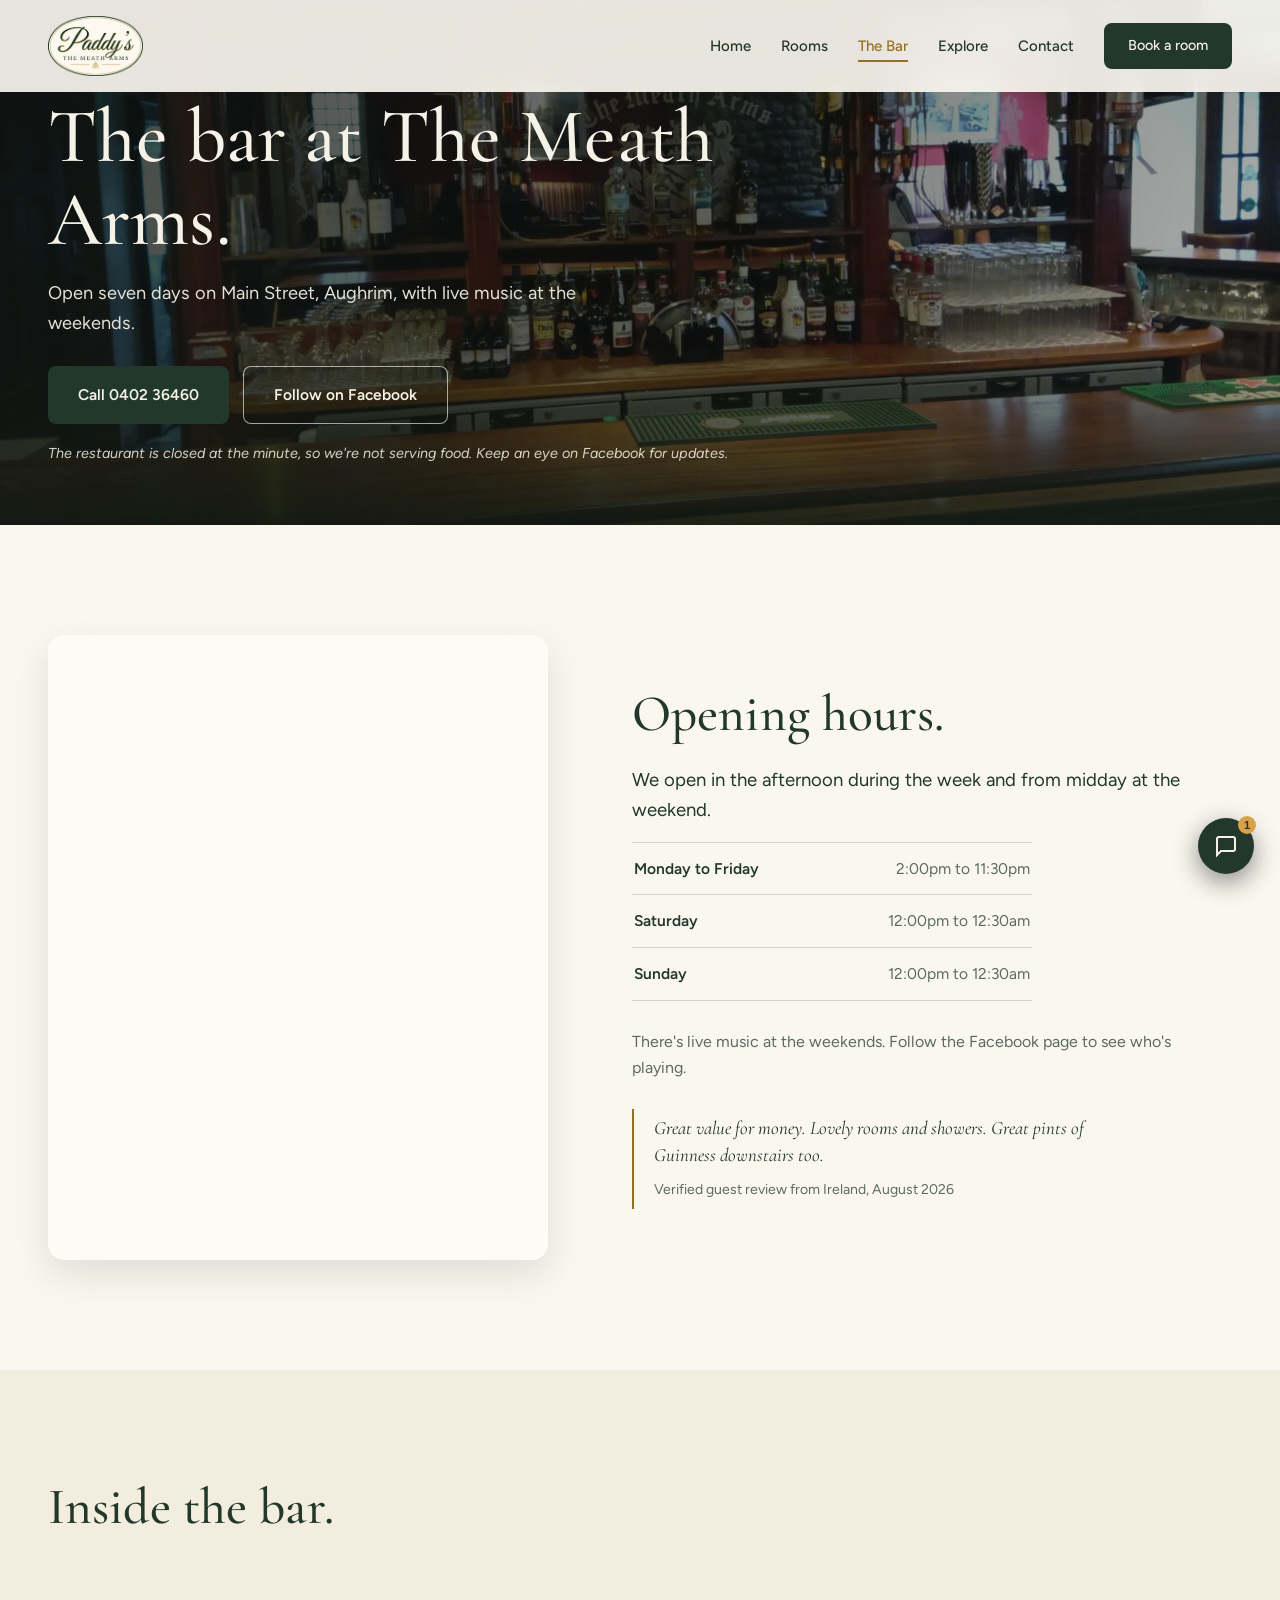
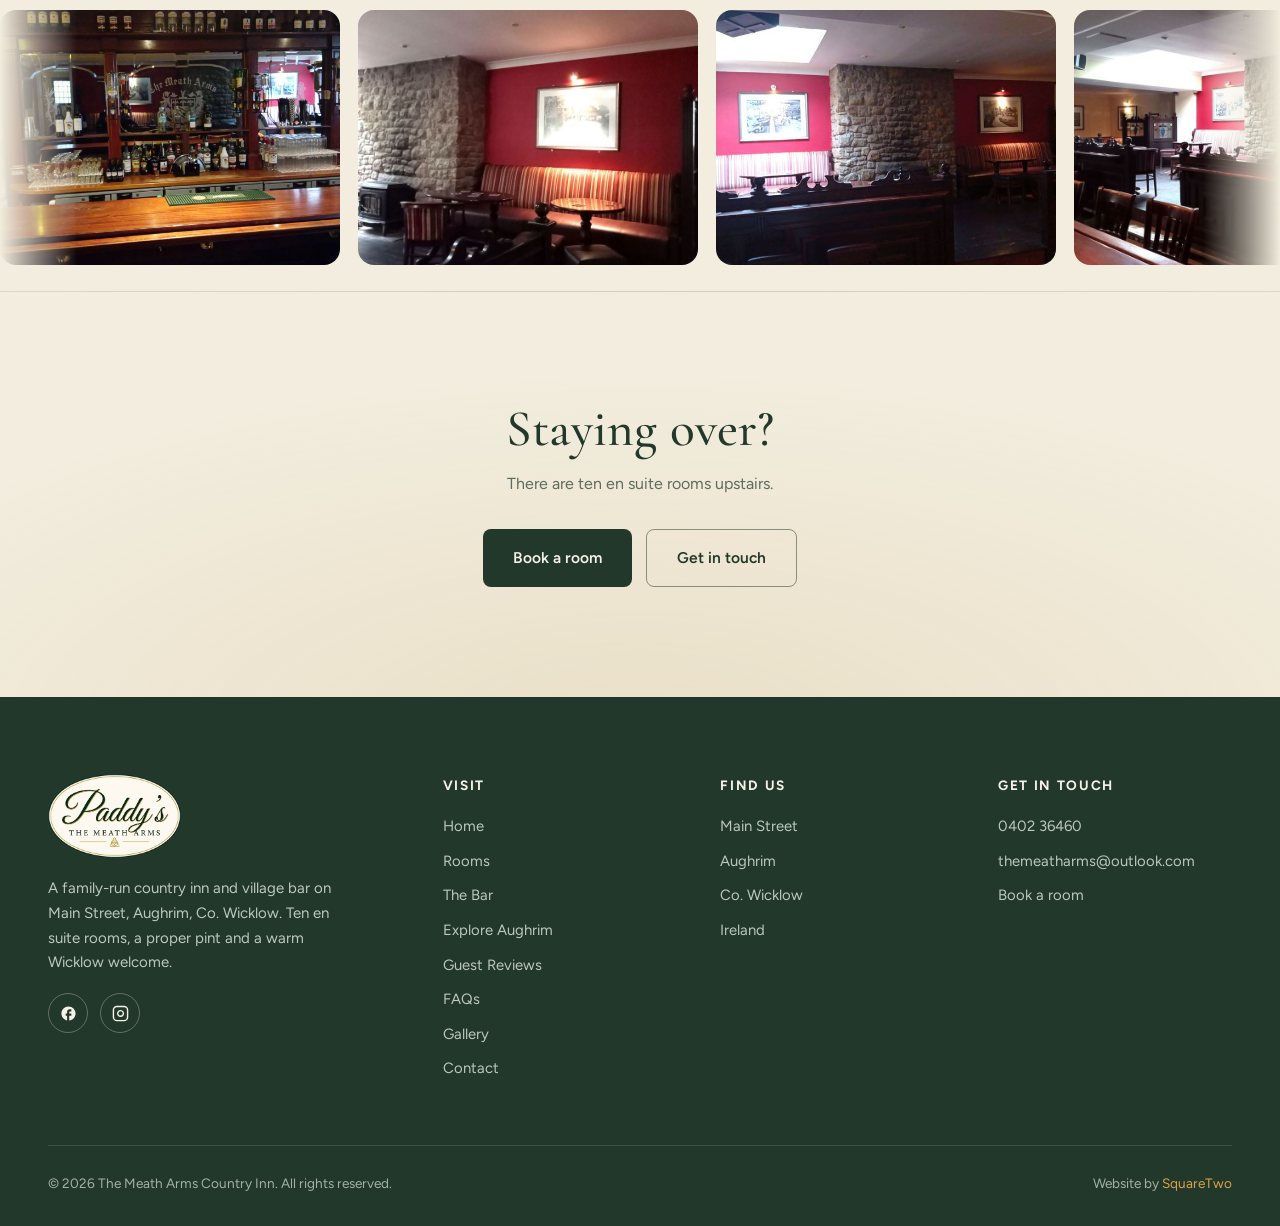
==== commit 76ca9735: "In-house booking page, remove Booking.com, clickable images" ====
--- a/bar.html
+++ b/bar.html
@@ -34,7 +34,7 @@
         <li><a href="/bar.html" class="active">The Bar</a></li>
         <li><a href="/explore.html">Explore</a></li>
         <li><a href="/contact.html">Contact</a></li>
-        <li><a href="https://www.booking.com/hotel/ie/meath-arms-country-inn.html" target="_blank" rel="noopener" class="btn btn-primary">Book a room</a></li>
+        <li><a href="/book.html" class="btn btn-primary">Book a room</a></li>
       </ul>
       <button class="hamburger" id="hamburger" aria-label="Menu">
         <span></span><span></span><span></span>
@@ -66,11 +66,11 @@
     <div class="container">
       <div class="split">
         <div class="split-media" data-reveal>
-          <figure class="frame tall fade-set">
+          <a href="/gallery.html"><figure class="frame tall fade-set">
             <img src="/images/carousel-02.jpg" srcset="/images/carousel-02-sm.jpg 800w, /images/carousel-02.jpg 1600w" sizes="(max-width: 900px) 100vw, 50vw" alt="The lounge and stone wall at The Meath Arms" loading="lazy">
             <img src="/images/carousel-03.jpg" srcset="/images/carousel-03-sm.jpg 800w, /images/carousel-03.jpg 1600w" sizes="(max-width: 900px) 100vw, 50vw" alt="The snugs and stone chimney in the lounge" loading="lazy">
             <img src="/images/carousel-04.jpg" srcset="/images/carousel-04-sm.jpg 800w, /images/carousel-04.jpg 1600w" sizes="(max-width: 900px) 100vw, 50vw" alt="Looking across the room from the bar" loading="lazy">
-          </figure>
+          </figure></a>
         </div>
         <div class="split-body" data-reveal>
           <h2>Opening hours.</h2>
@@ -83,7 +83,7 @@
           <p>There's live music at the weekends. Follow the Facebook page to see who's playing.</p>
           <blockquote class="mini-quote">
             <p>Great value for money. Lovely rooms and showers. Great pints of Guinness downstairs too.</p>
-            <cite>Booking.com guest from Ireland, August 2026</cite>
+            <cite>Verified guest review from Ireland, August 2026</cite>
           </blockquote>
         </div>
       </div>
@@ -122,7 +122,7 @@
       <h2>Staying over?</h2>
       <p>There are ten en suite rooms upstairs.</p>
       <div class="hero-ctas">
-        <a href="https://www.booking.com/hotel/ie/meath-arms-country-inn.html" target="_blank" rel="noopener" class="btn btn-primary">Book a room</a>
+        <a href="/book.html" class="btn btn-primary">Book a room</a>
         <a href="/contact.html" class="btn btn-ghost">Get in touch</a>
       </div>
     </div>
--- a/styles.css
+++ b/styles.css
@@ -1101,16 +1101,13 @@
 .hero-full .hf-media img {
   width: 100%; height: 100%;
   object-fit: cover;
-  object-position: center 45%;
+  object-position: 80% 45%;
 }
 .hero-full .hf-media::after {
   content: '';
   position: absolute;
   inset: 0;
-  background:
-    linear-gradient(0deg, #faf7ef 0%, rgba(250, 247, 239, 0) 26%),
-    linear-gradient(90deg, rgba(18, 26, 20, 0.62) 0%, rgba(18, 26, 20, 0.3) 42%, rgba(18, 26, 20, 0.05) 70%),
-    linear-gradient(180deg, rgba(18, 26, 20, 0.35) 0%, rgba(18, 26, 20, 0) 26%);
+  background: linear-gradient(90deg, rgba(18, 26, 20, 0.55) 0%, rgba(18, 26, 20, 0.28) 42%, rgba(18, 26, 20, 0.02) 68%);
 }
 .hero-full .hf-text h1 { color: #f6f2e7; }
 .hero-full .hf-text .lead { color: rgba(246, 242, 231, 0.94); }
@@ -1259,3 +1256,12 @@
 @media (max-width: 540px) {
   .gallery-grid { columns: 1; }
 }
+
+
+/* ---------- Clickable cards & figures ---------- */
+a.room { color: inherit; }
+a.room:hover { color: inherit; }
+.trio a { display: block; border-radius: var(--r-card); }
+.trio a figure, .split-media a { display: block; }
+.trio a:hover img, .split-media a:hover img { transform: scale(1.03); }
+.trio img, .split-media .frame img { transition: transform 0.5s ease; }
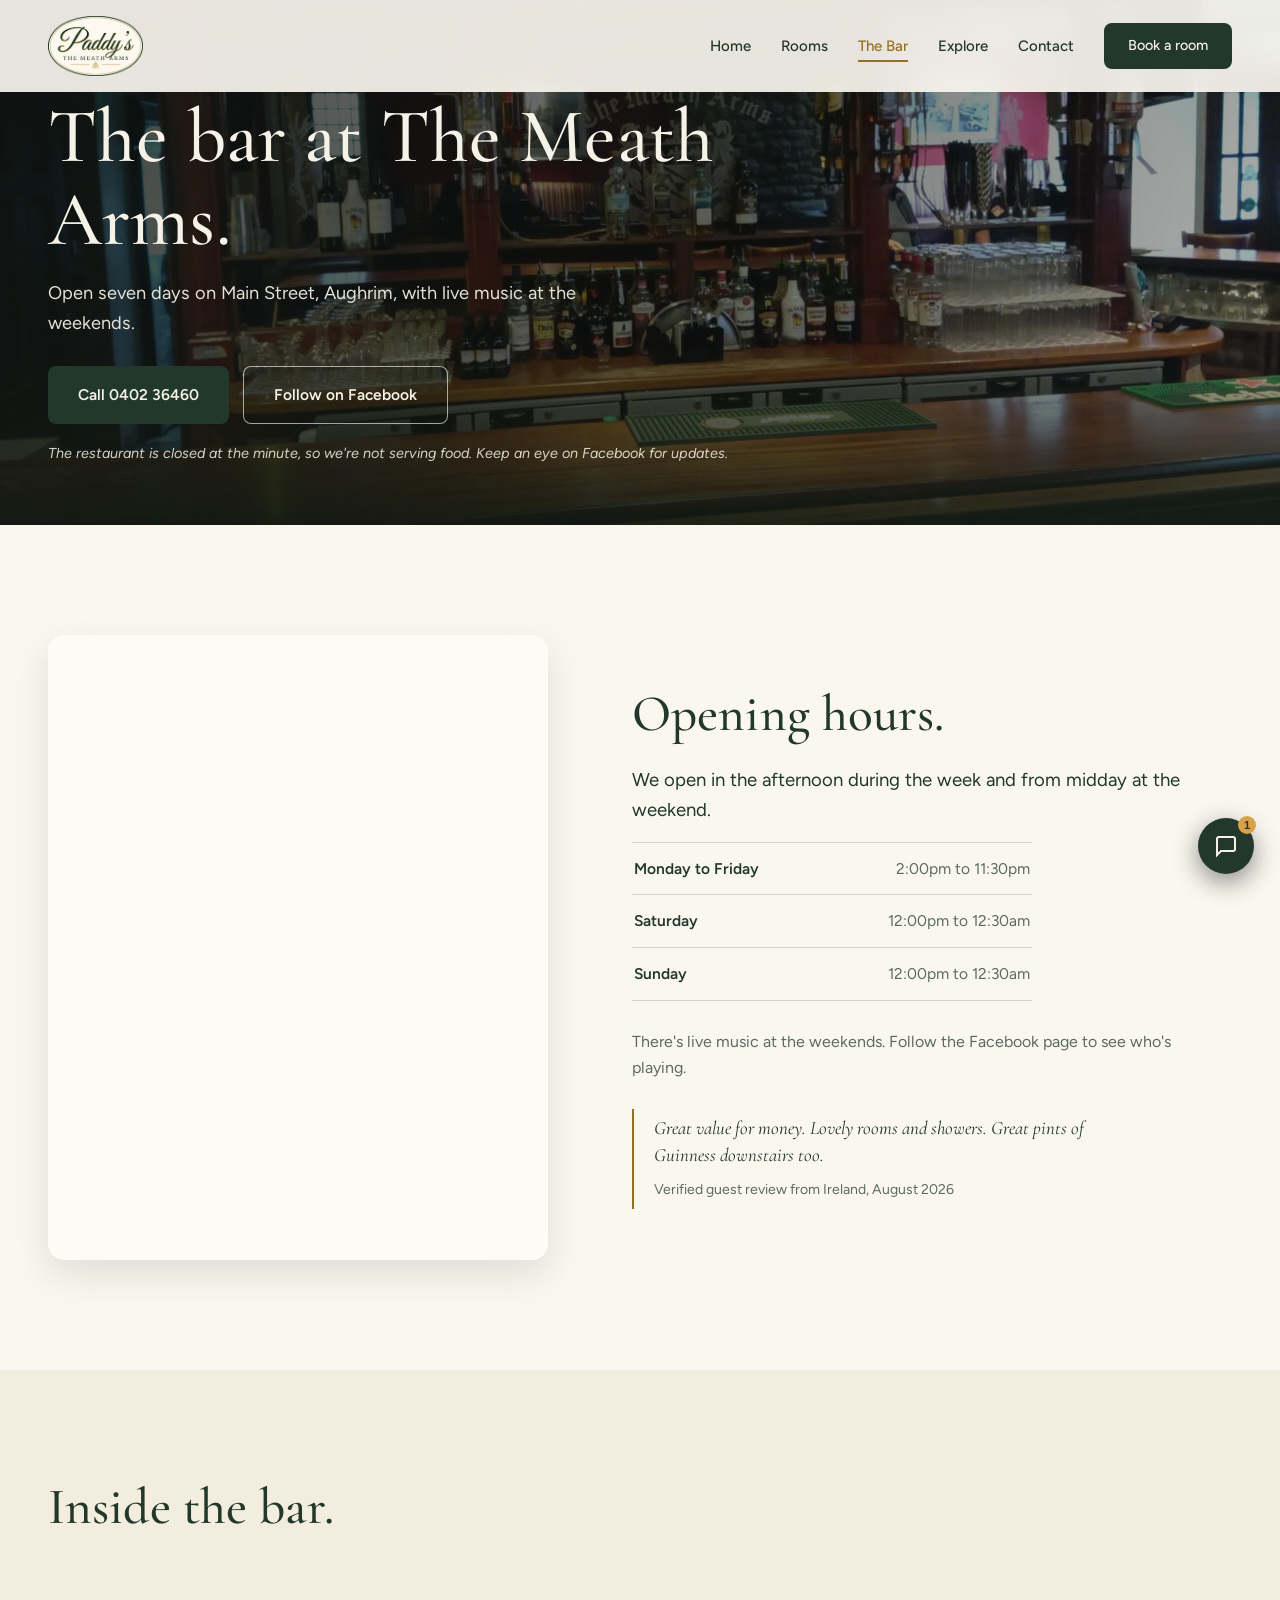
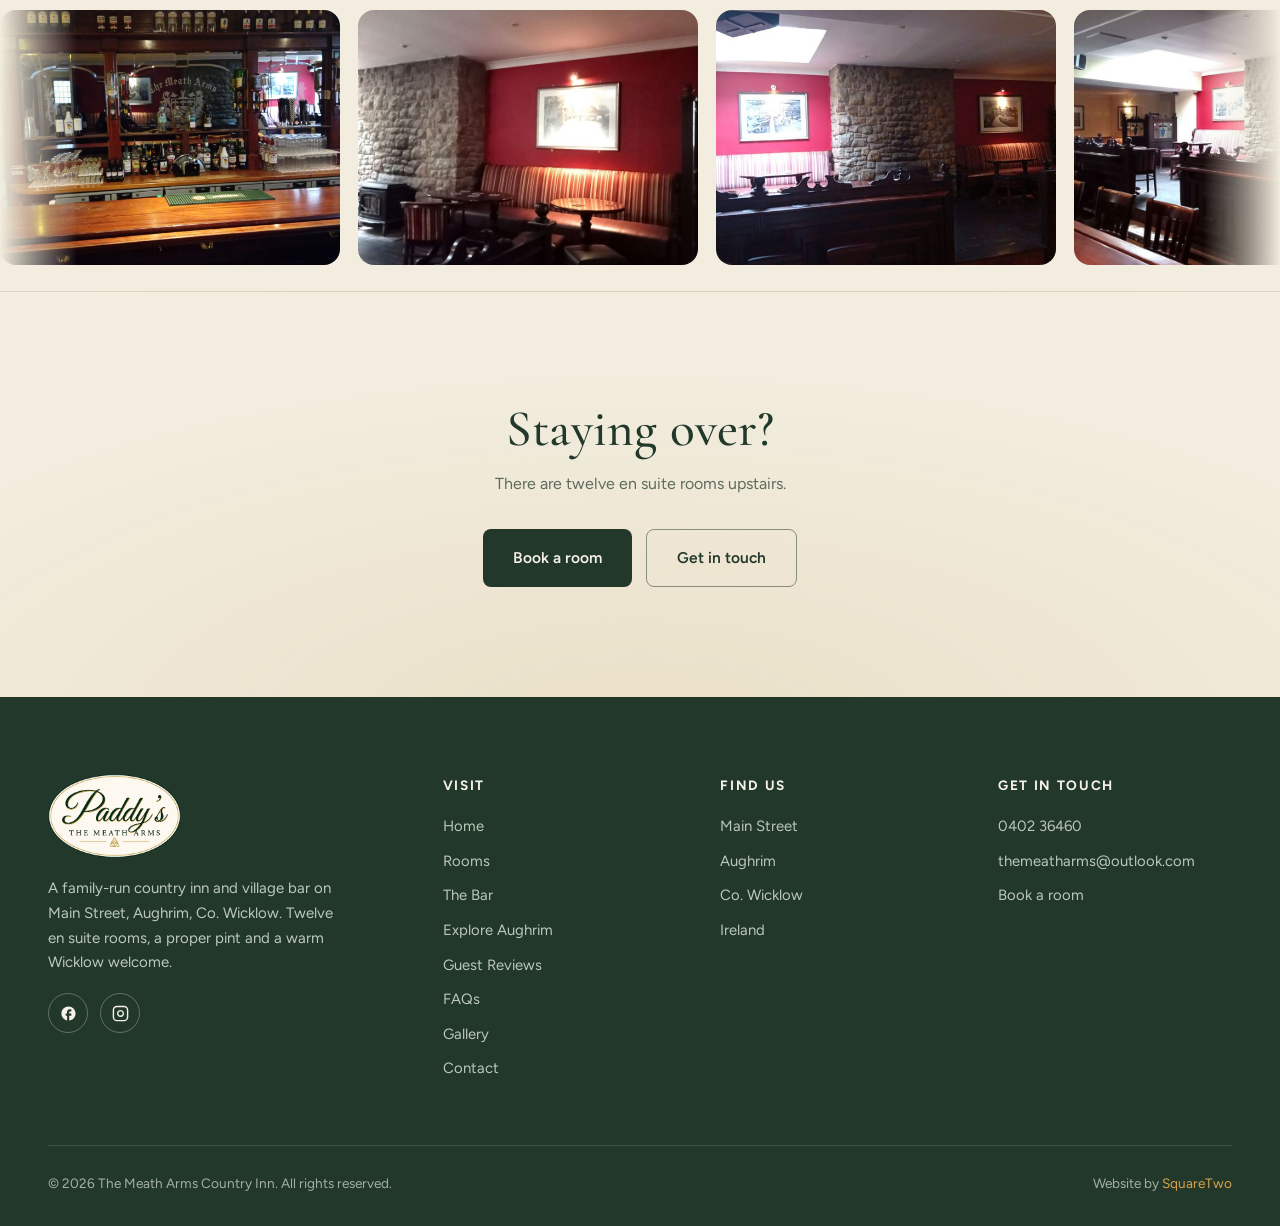
==== commit 94a281cf: "freetobook slot on book page, correct room count to twelve, booking setup doc" ====
--- a/bar.html
+++ b/bar.html
@@ -120,7 +120,7 @@
   <section class="cta-banner">
     <div class="container" data-reveal>
       <h2>Staying over?</h2>
-      <p>There are ten en suite rooms upstairs.</p>
+      <p>There are twelve en suite rooms upstairs.</p>
       <div class="hero-ctas">
         <a href="/book.html" class="btn btn-primary">Book a room</a>
         <a href="/contact.html" class="btn btn-ghost">Get in touch</a>
--- a/styles.css
+++ b/styles.css
@@ -1265,3 +1265,15 @@
 .trio a figure, .split-media a { display: block; }
 .trio a:hover img, .split-media a:hover img { transform: scale(1.03); }
 .trio img, .split-media .frame img { transition: transform 0.5s ease; }
+
+/* ---------- Booking page ---------- */
+.booking-panel { display: flex; flex-direction: column; gap: 22px; }
+.ftb-placeholder {
+  background: var(--bg-2);
+  border: 1px solid var(--line-soft);
+  border-radius: var(--r-card);
+  padding: 22px 26px;
+}
+.ftb-note { color: var(--muted); font-size: 0.97rem; margin: 0; }
+.form-title { font-size: 1.35rem; margin-bottom: 20px; }
+.form-note { margin-top: 14px; font-size: 0.88rem; color: var(--muted); }
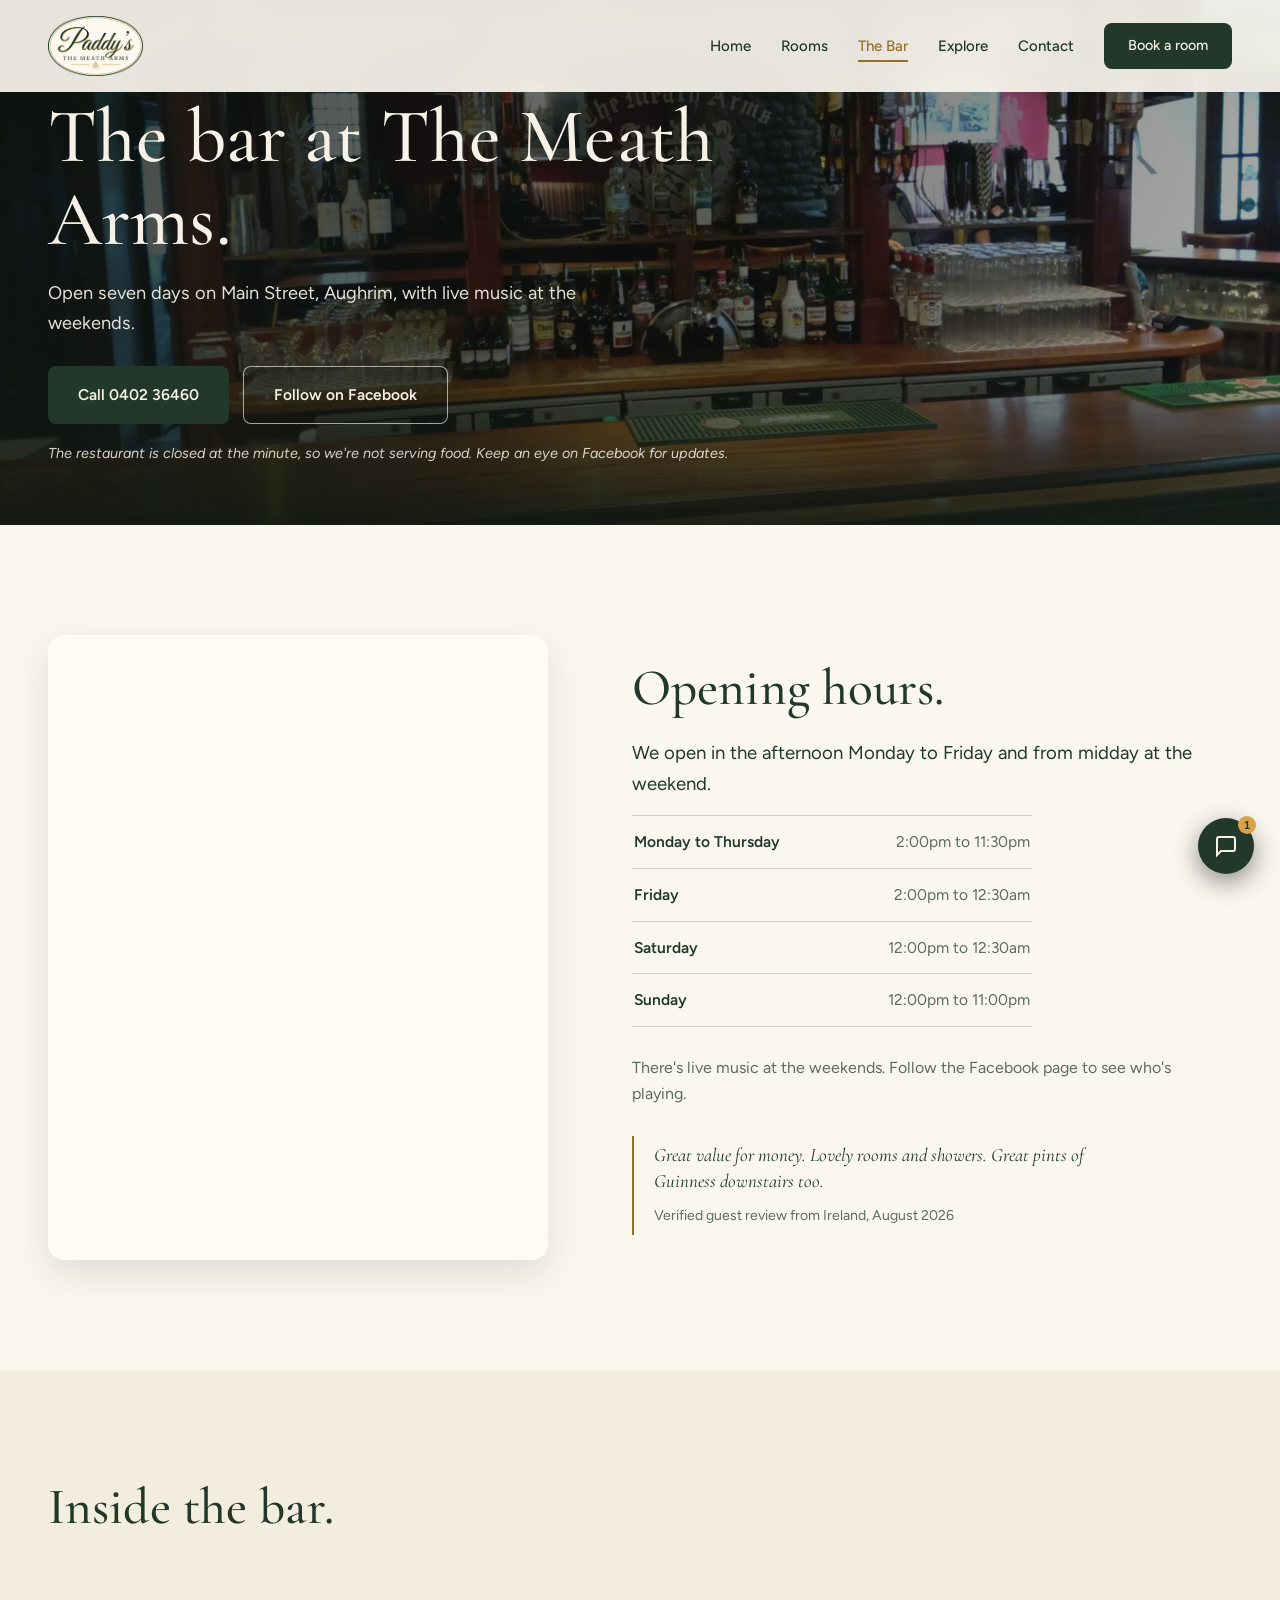
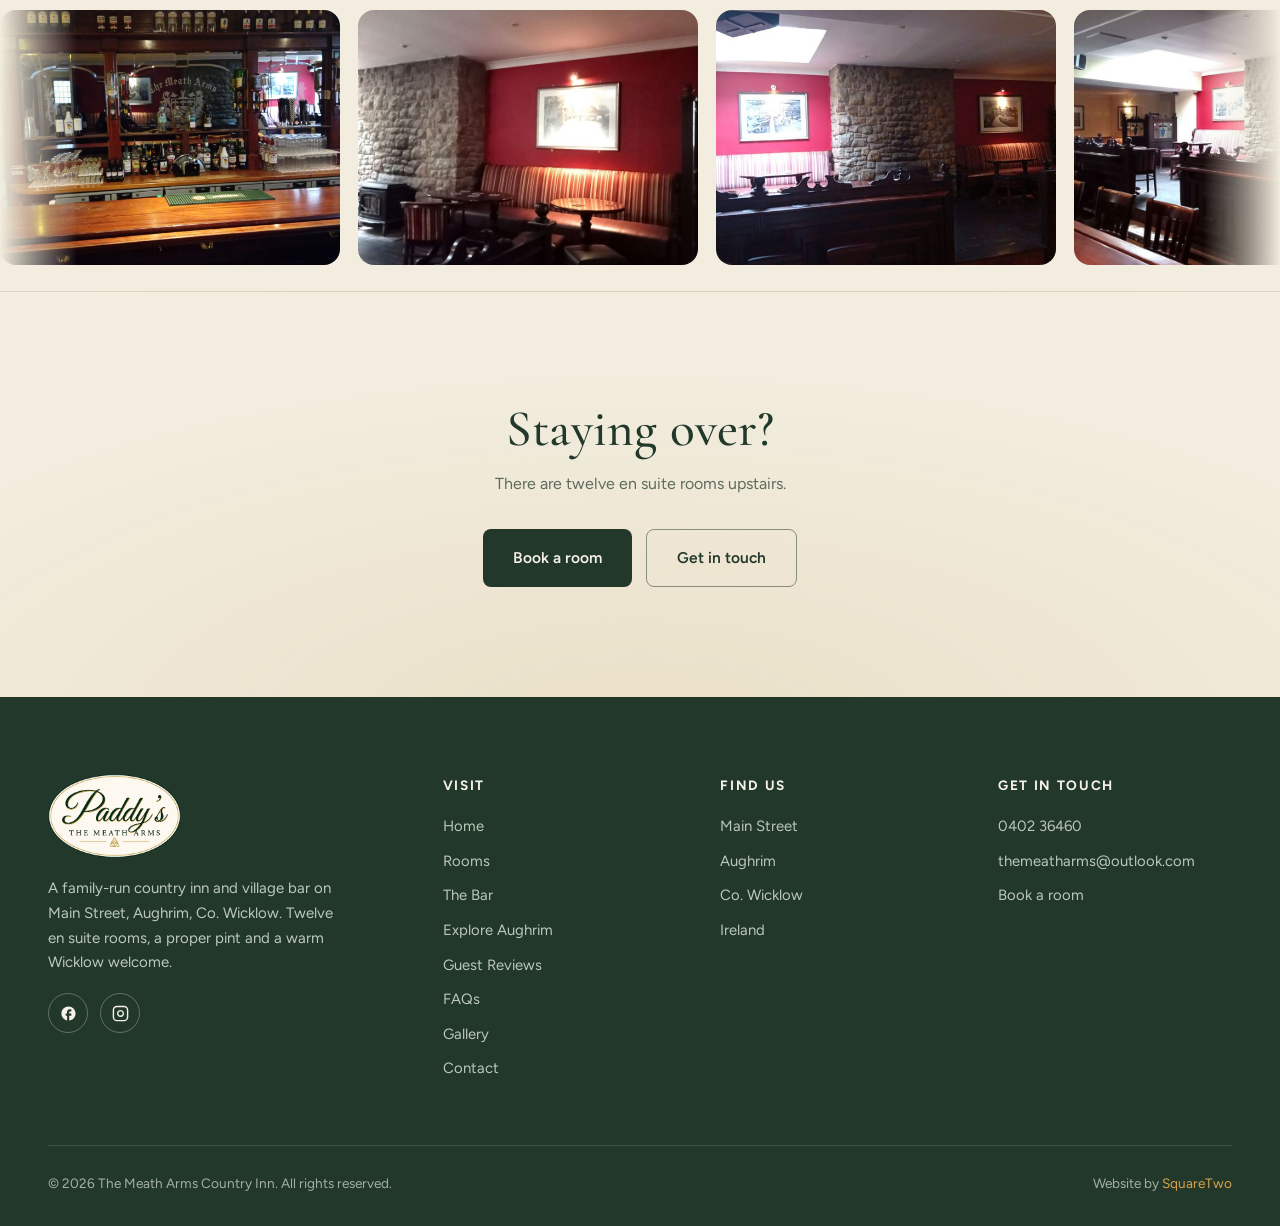
==== commit 4ef7abc6: "Revised bar hours, booking page, freetobook setup doc, room count fix" ====
--- a/bar.html
+++ b/bar.html
@@ -74,11 +74,12 @@
         </div>
         <div class="split-body" data-reveal>
           <h2>Opening hours.</h2>
-          <p class="opener">We open in the afternoon during the week and from midday at the weekend.</p>
+          <p class="opener">We open in the afternoon Monday to Friday and from midday at the weekend.</p>
           <div class="hours" style="max-width: 400px; margin-bottom: 28px;">
-            <div class="hours-row"><span>Monday to Friday</span><span>2:00pm to 11:30pm</span></div>
+            <div class="hours-row"><span>Monday to Thursday</span><span>2:00pm to 11:30pm</span></div>
+            <div class="hours-row"><span>Friday</span><span>2:00pm to 12:30am</span></div>
             <div class="hours-row"><span>Saturday</span><span>12:00pm to 12:30am</span></div>
-            <div class="hours-row"><span>Sunday</span><span>12:00pm to 12:30am</span></div>
+            <div class="hours-row"><span>Sunday</span><span>12:00pm to 11:00pm</span></div>
           </div>
           <p>There's live music at the weekends. Follow the Facebook page to see who's playing.</p>
           <blockquote class="mini-quote">
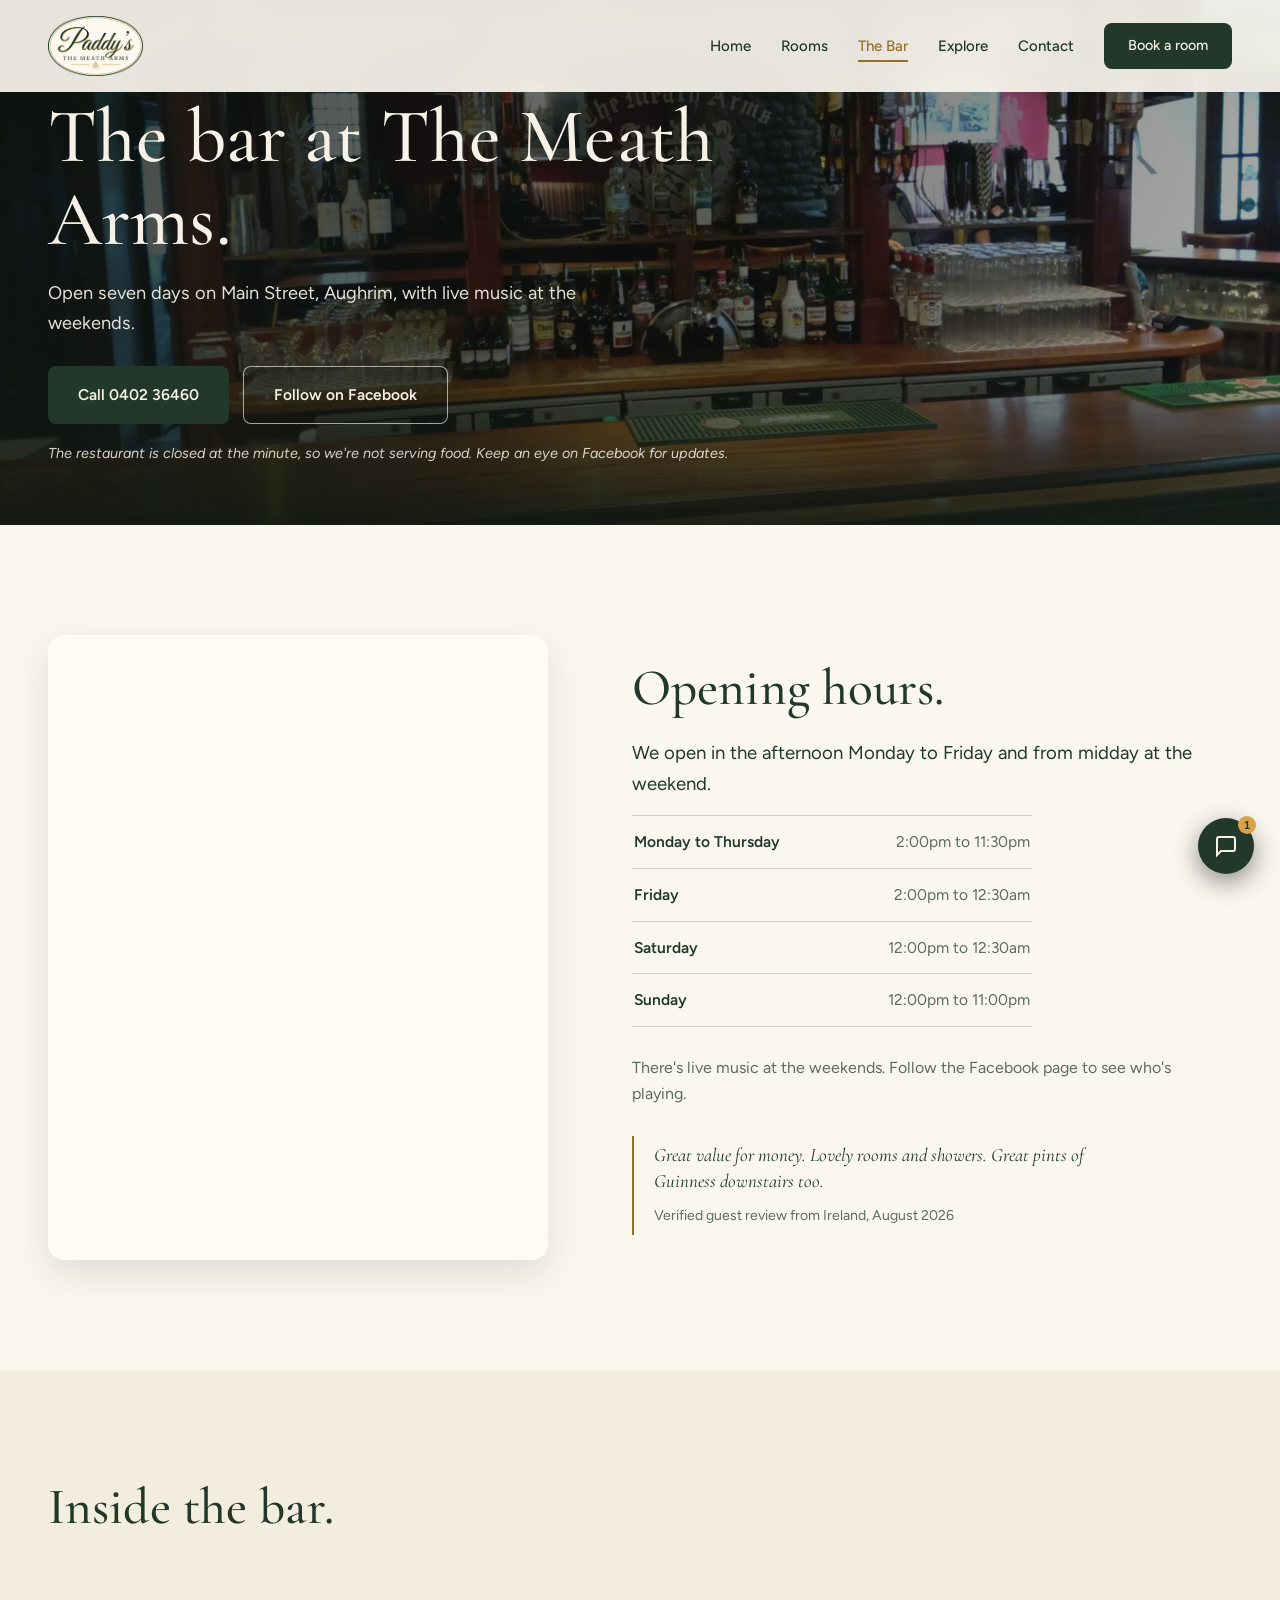
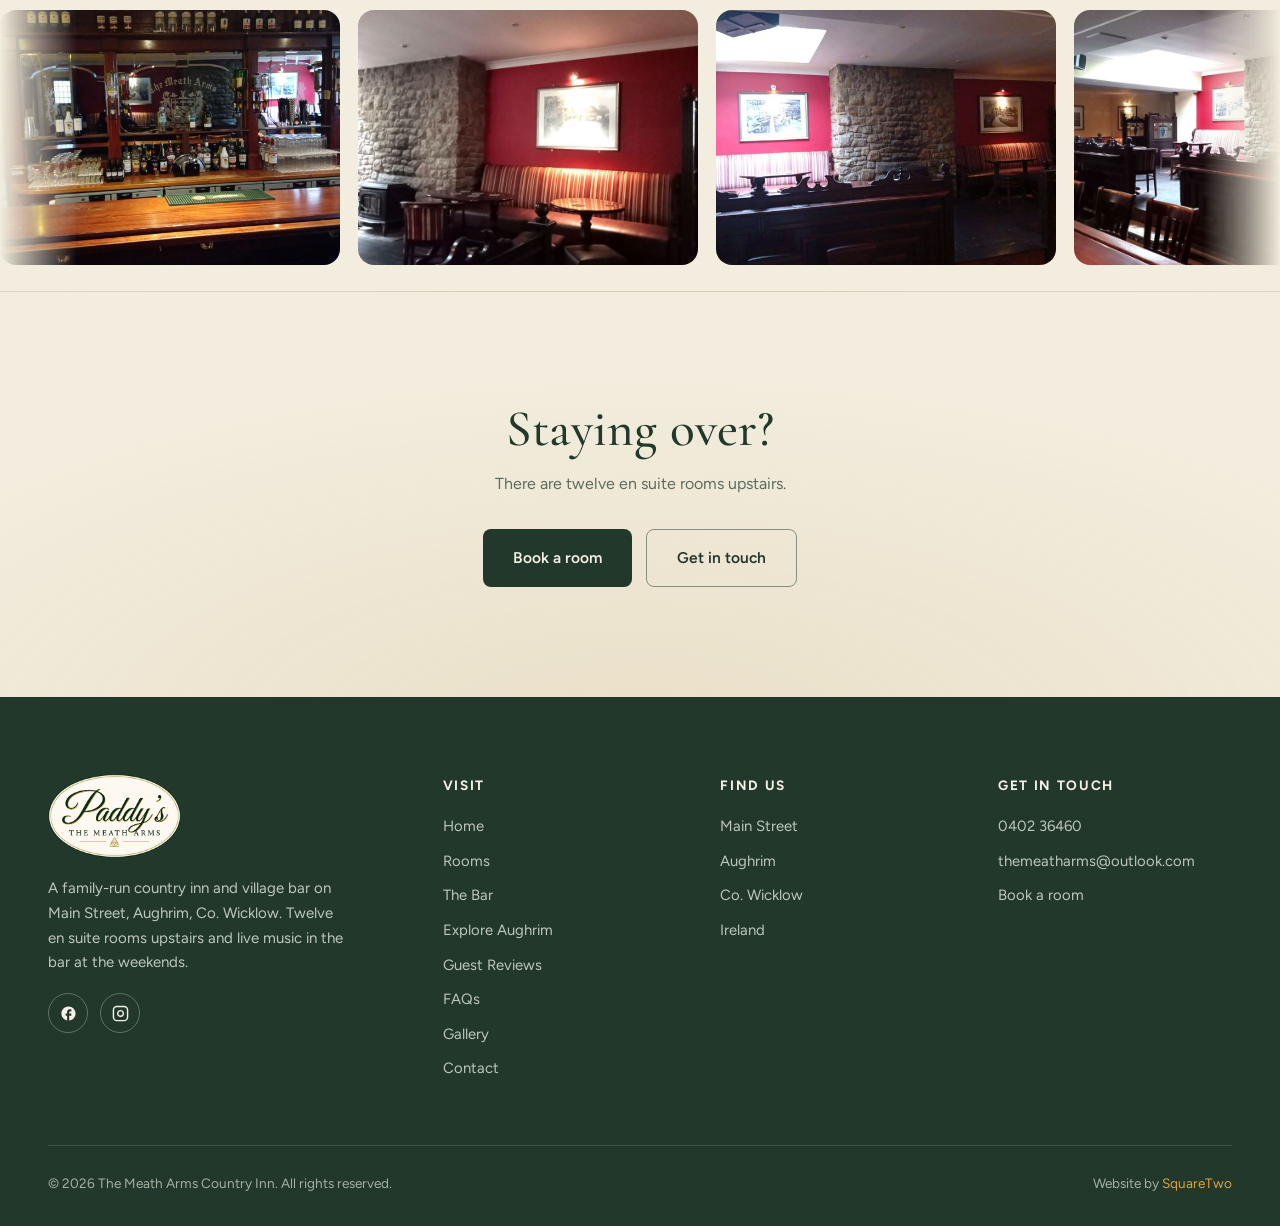
==== commit eb497a10: "Second draft polish: no repeated photos, alt text, 404 page, theme-color" ====
--- a/bar.html
+++ b/bar.html
@@ -3,6 +3,7 @@
 <head>
   <meta charset="UTF-8">
   <meta name="viewport" content="width=device-width, initial-scale=1.0">
+  <meta name="theme-color" content="#faf7ef">
   <title>The Bar | The Meath Arms, Aughrim, Co. Wicklow</title>
   <meta name="description" content="The bar at The Meath Arms, Aughrim. A proper Wicklow village pub with live music at weekends. Open from 2pm weekdays and 12pm at weekends.">
   <meta name="robots" content="index, follow">
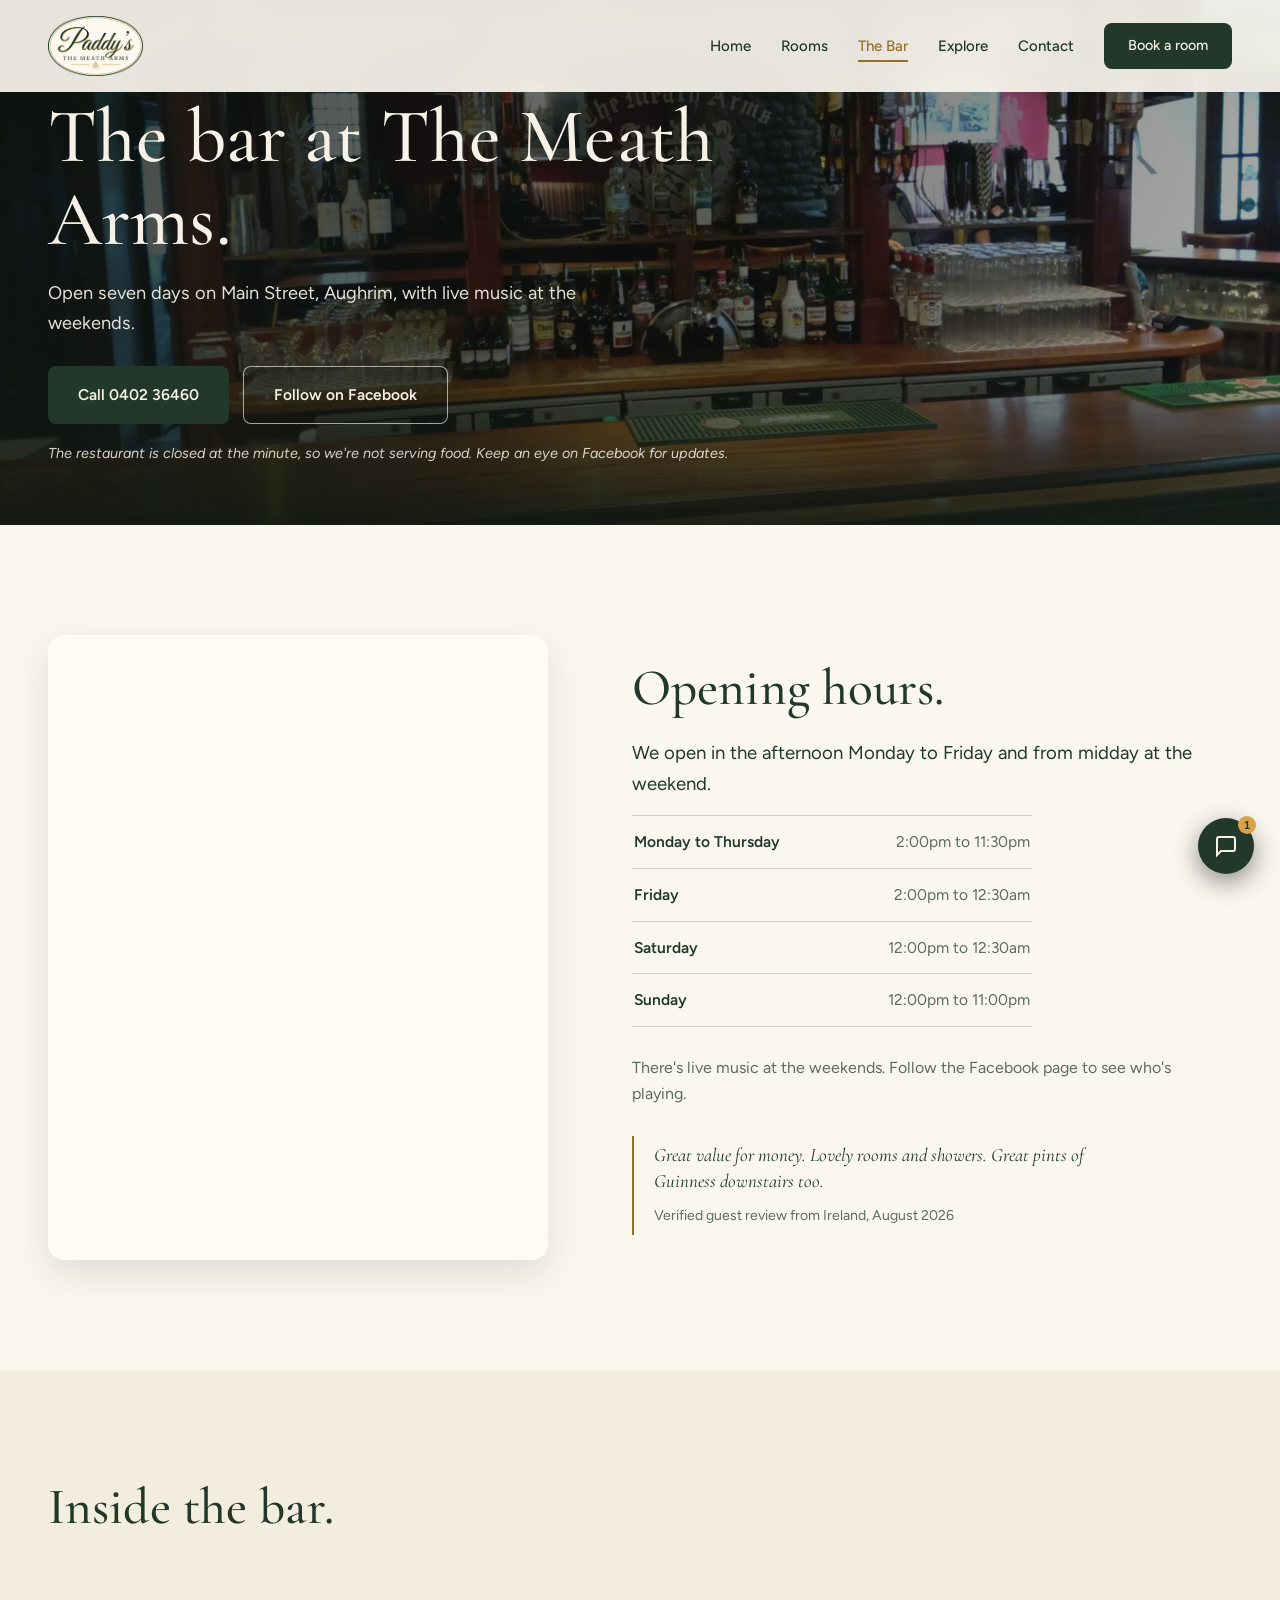
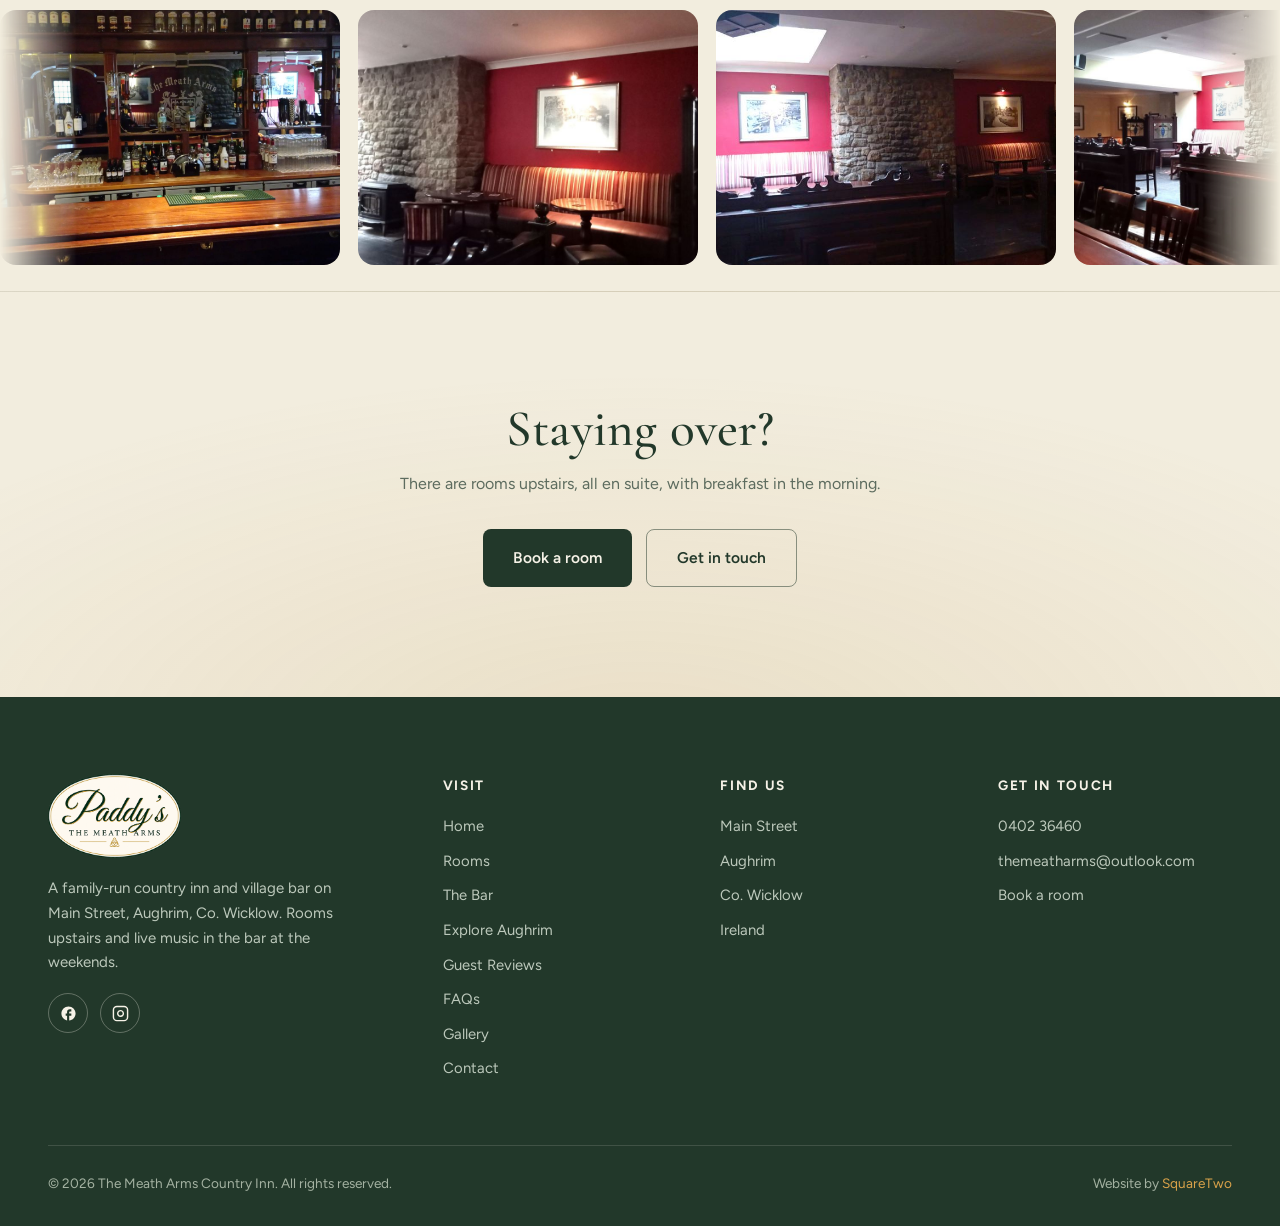
==== commit 1b576056: "Drop room count from guest-facing copy" ====
--- a/bar.html
+++ b/bar.html
@@ -122,7 +122,7 @@
   <section class="cta-banner">
     <div class="container" data-reveal>
       <h2>Staying over?</h2>
-      <p>There are twelve en suite rooms upstairs.</p>
+      <p>There are rooms upstairs, all en suite, with breakfast in the morning.</p>
       <div class="hero-ctas">
         <a href="/book.html" class="btn btn-primary">Book a room</a>
         <a href="/contact.html" class="btn btn-ghost">Get in touch</a>
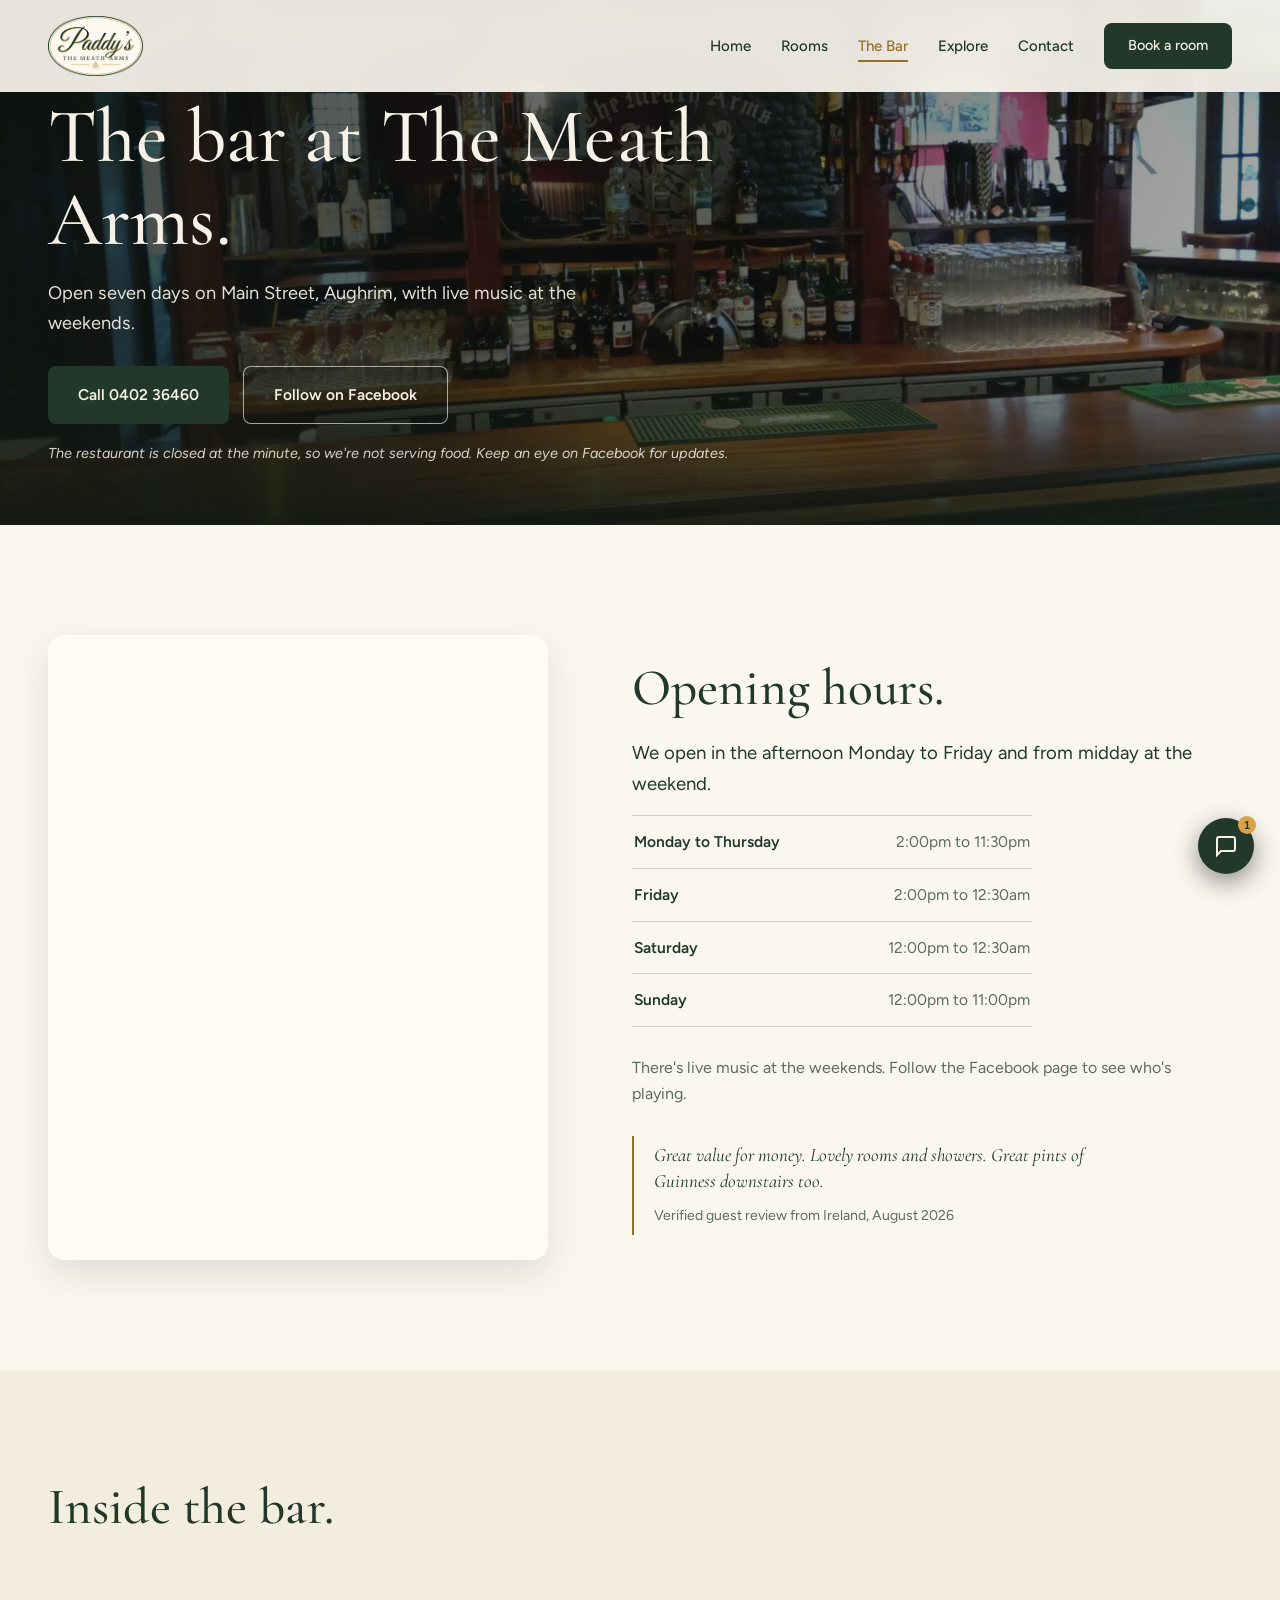
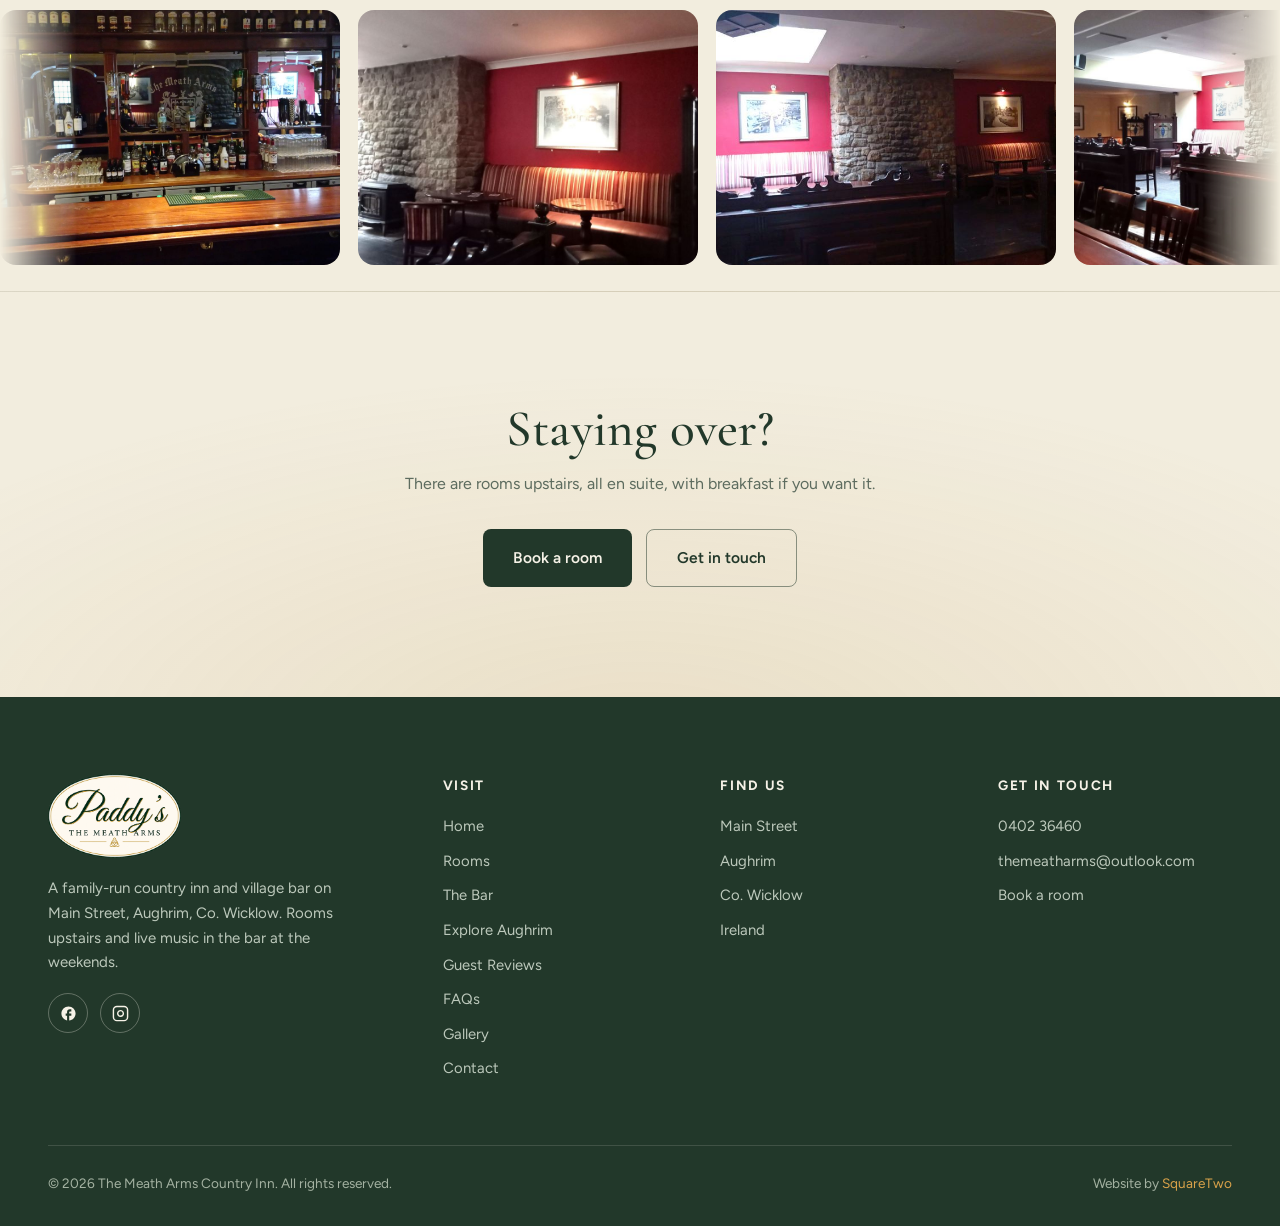
==== commit b3d9f920: "Apply 15 Sep meeting changes: rotating reviews, optional breakfast, drop superhost, Wi-Fi, taxi/lugg" ====
--- a/bar.html
+++ b/bar.html
@@ -122,7 +122,7 @@
   <section class="cta-banner">
     <div class="container" data-reveal>
       <h2>Staying over?</h2>
-      <p>There are rooms upstairs, all en suite, with breakfast in the morning.</p>
+      <p>There are rooms upstairs, all en suite, with breakfast if you want it.</p>
       <div class="hero-ctas">
         <a href="/book.html" class="btn btn-primary">Book a room</a>
         <a href="/contact.html" class="btn btn-ghost">Get in touch</a>
--- a/styles.css
+++ b/styles.css
@@ -382,6 +382,9 @@
 .big-quote.quoted::before { content: '\201C'; color: var(--accent); }
 .big-quote.quoted::after { content: '\201D'; color: var(--accent); }
 .quote-attr { color: var(--muted); font-size: 0.92rem; margin-bottom: 44px; }
+.quote-rotator { display: grid; }
+.quote-slide { grid-area: 1 / 1; opacity: 0; transition: opacity 0.9s ease; pointer-events: none; }
+.quote-slide.is-active { opacity: 1; pointer-events: auto; }
 .mention-row {
   display: flex;
   justify-content: center;
@@ -766,6 +769,7 @@
   .carousel { overflow-x: auto; }
   .fade-set img { animation: none; opacity: 0; }
   .fade-set img:first-child { opacity: 1; }
+  .quote-slide { transition: none; }
   html { scroll-behavior: auto; }
 }
 
@@ -1230,6 +1234,7 @@
   grid-template-columns: 1fr 1fr;
   gap: 20px;
 }
+.explore-grid .explore-card:last-child:nth-child(odd) { grid-column: 1 / -1; }
 .explore-card {
   background: var(--panel);
   border: 1px solid var(--line-soft);
